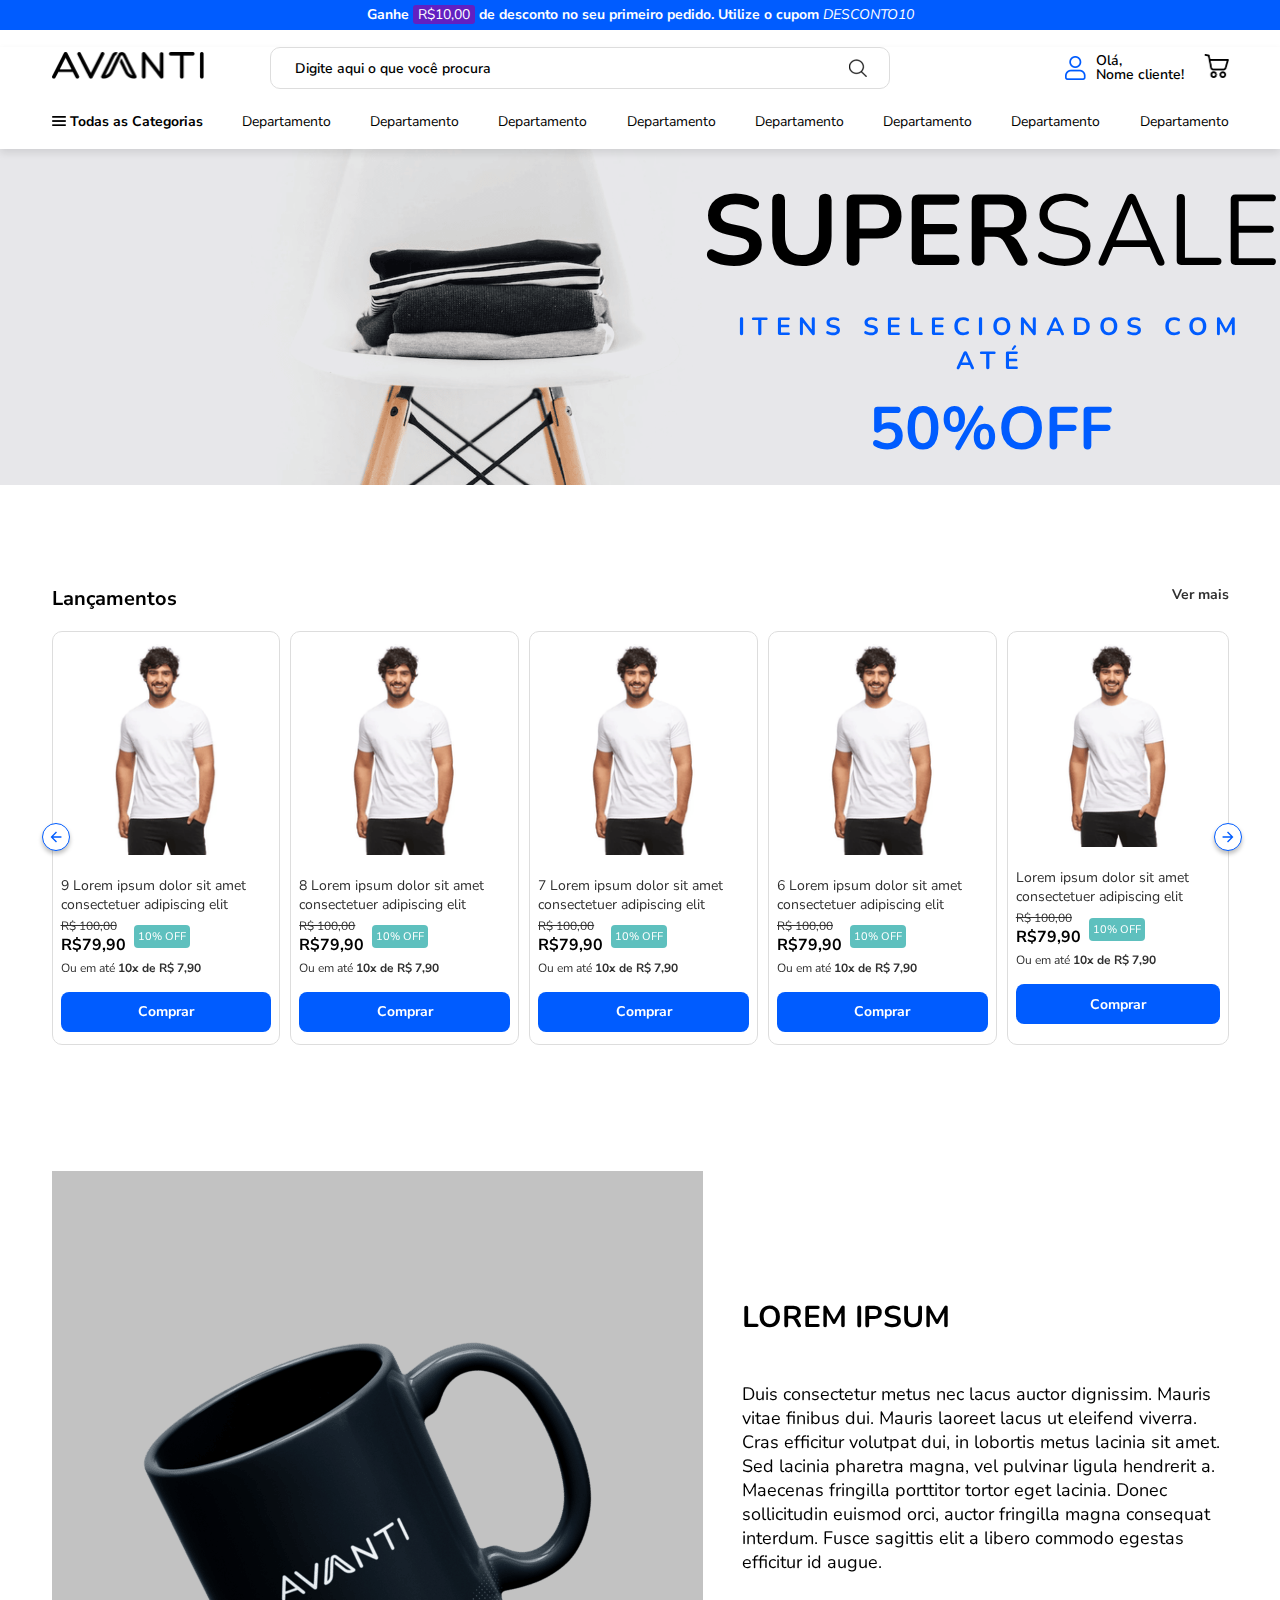
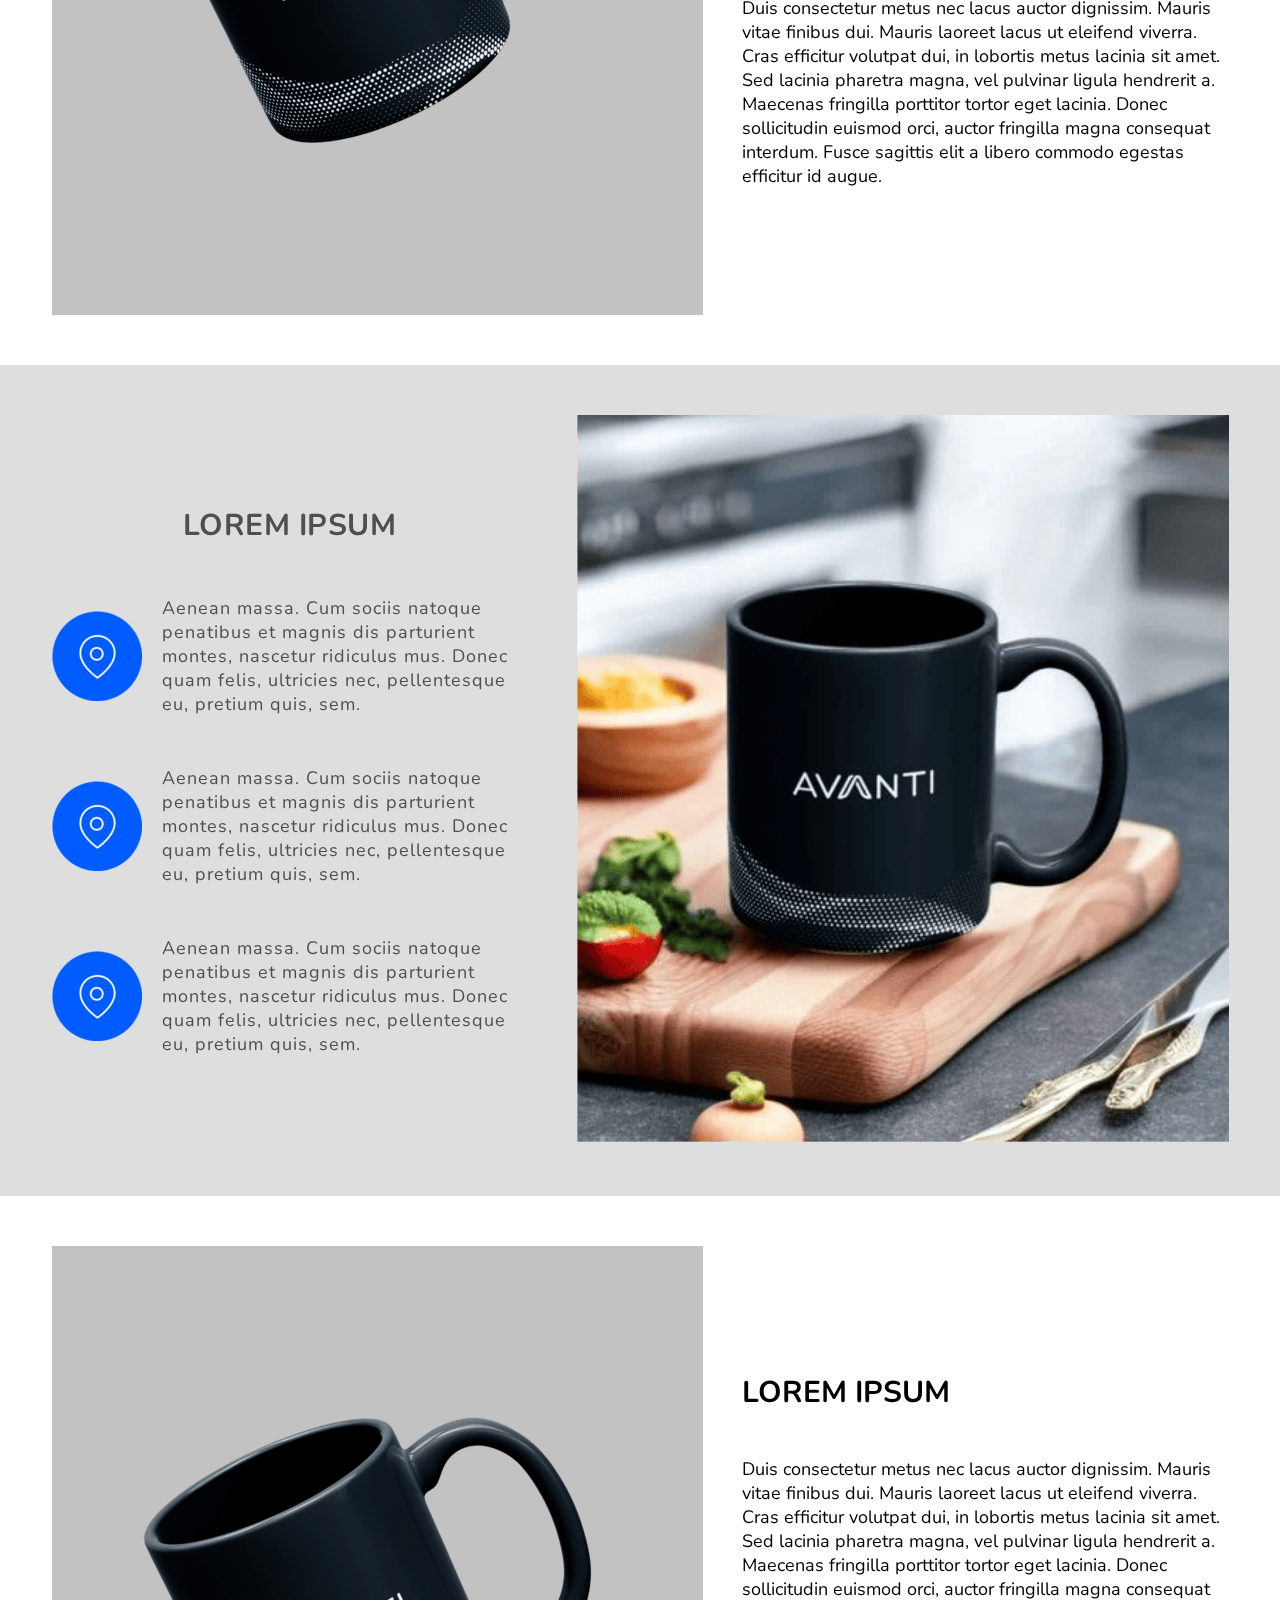
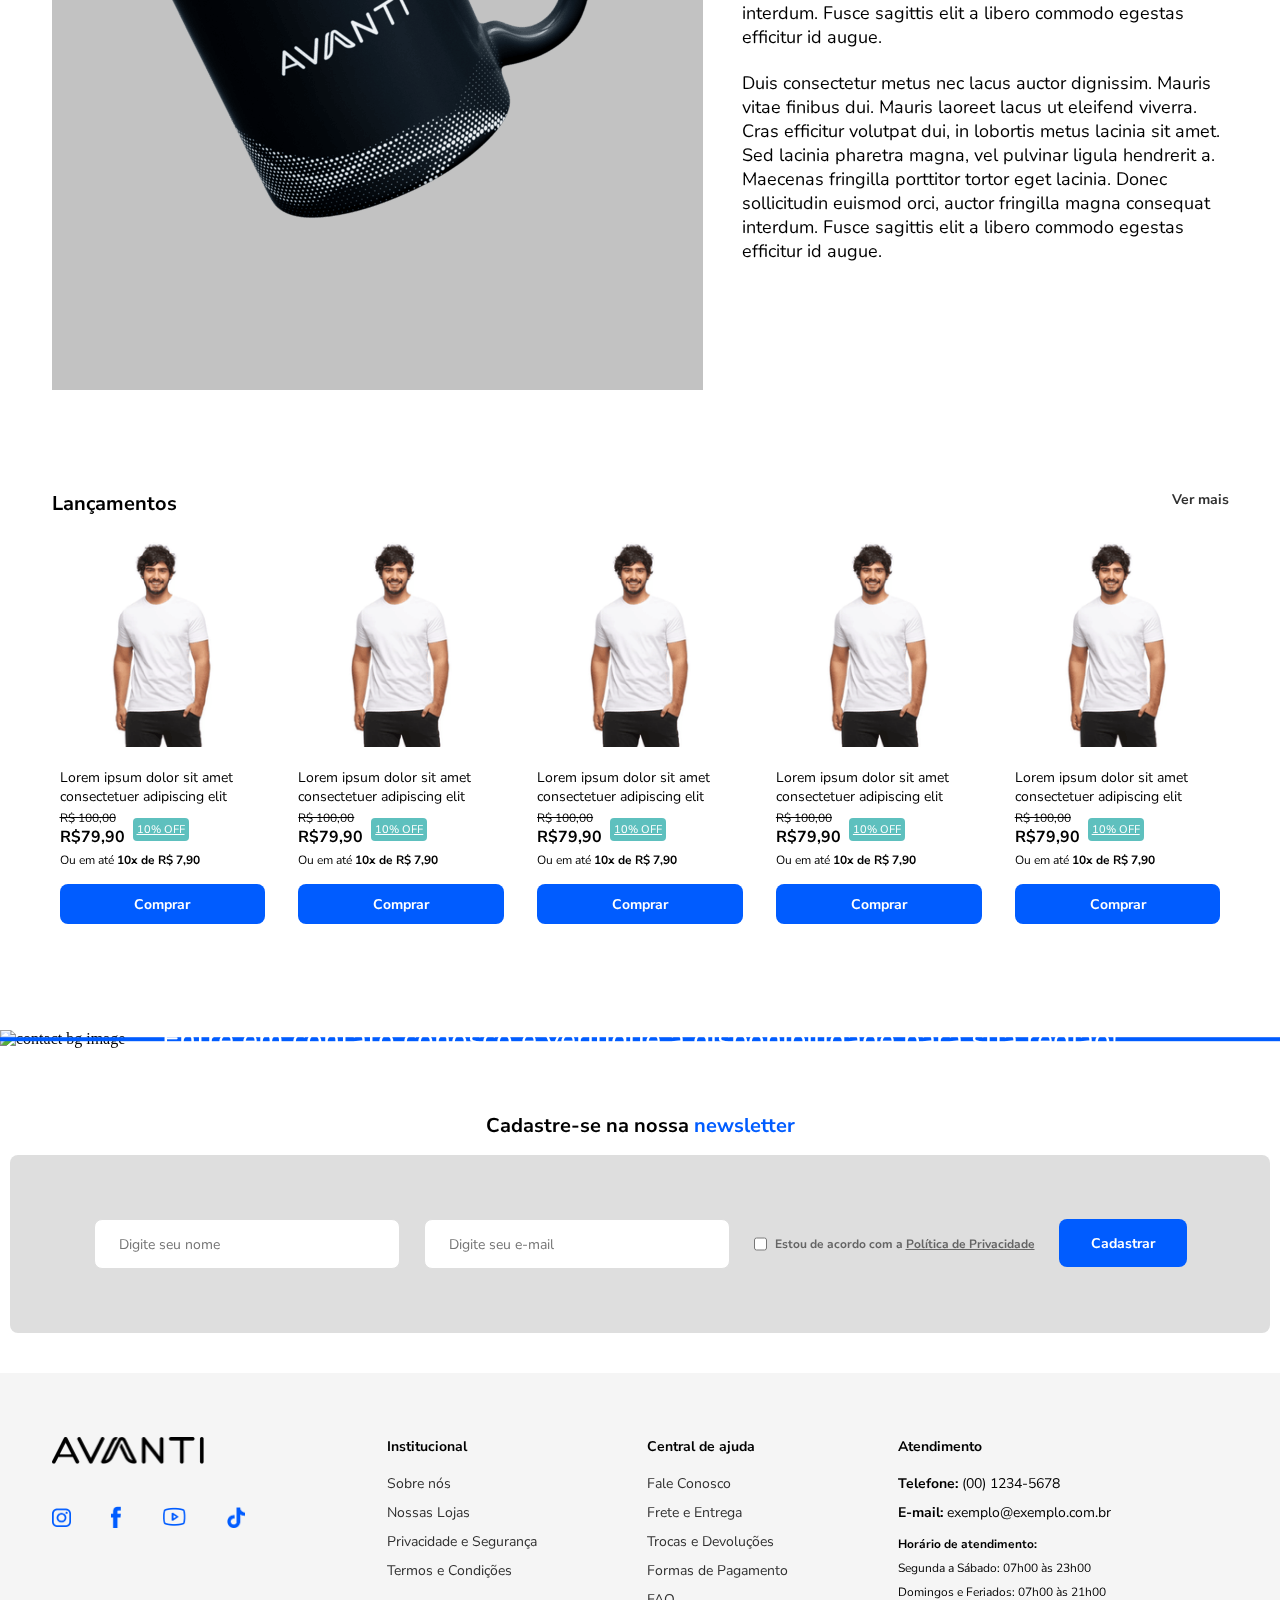
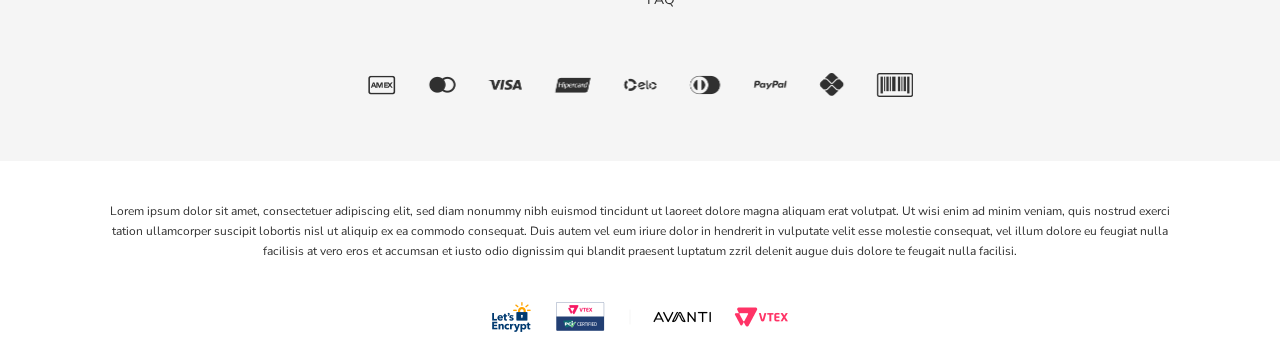
==== index.html @ 5f302560 ":hammer: fix: newsletter text without letter spacing" ====
<!DOCTYPE html>
<html lang="en">

<head>
    <meta charset="UTF-8">
    <meta name="viewport" content="width=device-width, initial-scale=1.0">
    <title>Avanti Innovation Class</title>

    <link rel="stylesheet" href="assets/css/slider.css" type="text/css">
    <link href="assets/css/index.css" rel="stylesheet" type="text/css">
    <link href="assets/css/menu-hamburguer.css" rel="stylesheet" type="text/css">

    <link rel="preconnect" href="https://fonts.googleapis.com">
    <link rel="preconnect" href="https://fonts.gstatic.com" crossorigin>
    <link
        href="https://fonts.googleapis.com/css2?family=Heebo:wght@100..900&family=Nunito+Sans:ital,opsz,wght@0,6..12,200..1000;1,6..12,200..1000&family=Nunito:ital,wght@0,200..1000;1,200..1000&display=swap"
        <!-- rel="stylesheet">
    <link href="https://fonts.googleapis.com/css2?family=Material+Symbols+Outlined" rel="stylesheet" />
    <link href="https://fonts.googleapis.com/icon?family=Material+Icons"
    rel="stylesheet">
</head>

<body>
    <header>
        <div
            class="display-flex justify-content-center descount-top-bar primary-color-bg top-descount-announcement-padding center-alligment">
            <p class="on-primary-color"><b>Ganhe <span class="descount-price">R$10,00</span> de desconto no seu primeiro
                    pedido.</b></p>
            <p class="on-primary-color"><b>Utilize o cupom </b><span class="descount-ticket">DESCONTO10</span></p>
        </div>

        <div class="desktop bg-shadow">
            <div class="container">
                <div class="container display-flex justify-content-space-between top-bar-margin">
                    <div class="display-flex center-alligment">
                        <a href="index.html">
                            <img src="/assets/images/logo.png" width="152.58px" height="27.08px"
                                title="Retornar para a página principal" alt="logo avanti">
                        </a>

                        <input class="top-bar-input-text" type="text" placeholder="Digite aqui o que você procura">
                    </div>

                    <div class="display-flex top-bar-horizontal-small-gap">
                        <div class="profile display-flex top-bar-horizontal-very-small-gap">
                            <div class="display-flex center-alligment">
                                <a class="display-flex center-alligment" href="pages/site-in-construction.html">
                                    <img src="/assets/images/icon/person.png" width="20.57px" height="24px"
                                        alt="person icon" title="Ver seu perfil">
                                </a>
                            </div>

                            <div class="display-flex-column justify-content-center">
                                <p>Olá,</p>
                                <p>Nome cliente!
                                <p>
                            </div>
                        </div>

                        <div class="display-flex-column justify-content-center">
                            <a href="pages/site-in-construction.html">
                                <img src="/assets/images/icon/shopping-car.png" width="24.74px" height="24px"
                                    alt="shopping car icon" title="Ver seu carrinho">
                            </a>
                        </div>
                    </div>
                </div>

                <div id="hamburguer-menu-area">
                    <nav id="hamburguer-menu-items" class="hamburguer-menu-items container">
                        <ul class="display-flex justify-content-space-between">
                            <li>
                                <img src="/assets/images/icon/menu.png" alt="menu icon" placeholder="Ver menu"
                                    width="14px" height="10px">Todas as Categorias
                            </li>
                            <li>Departamento</li>
                            <li>Departamento</li>
                            <li>Departamento</li>
                            <li>Departamento</li>
                            <li>Departamento</li>
                            <li>Departamento</li>
                            <li>Departamento</li>
                            <li>Departamento</li>
                        </ul>
                    </nav>

                    <div id="hamburguer-menu" class="hamburguer-menu bg-shadow container display-flex">
                        <nav id="hamburguer-menu-departments" class="hamburguer-menu-departments">
                            <ul class="display-flex-column">
                                <li class="display-flex">
                                    Departamento

                                    <img src="assets/images/icon/arrow-right.png" alt="arrow right icon">
                                </li>
                                <li class="display-flex">
                                    Departamento

                                    <img src="assets/images/icon/arrow-right.png" alt="arrow right icon">
                                </li>
                                <li class="display-flex">
                                    Departamento

                                    <img src="assets/images/icon/arrow-right.png" alt="arrow right icon">
                                </li>
                                <li class="display-flex">
                                    Departamento

                                    <img src="assets/images/icon/arrow-right.png" alt="arrow right icon">
                                </li>
                                <li class="display-flex">
                                    Departamento
                                    <img src="assets/images/icon/arrow-right.png" alt="arrow right icon">
                                </li>
                                <li class="display-flex">
                                    Departamento

                                    <img src="assets/images/icon/arrow-right.png" alt="arrow right icon">
                                </li>
                                <li class="display-flex">
                                    Departamento

                                    <img src="assets/images/icon/arrow-right.png" alt="arrow right icon">
                                </li>
                                <li class="display-flex">
                                    Departamento

                                    <img src="assets/images/icon/arrow-right.png" alt="arrow right icon">
                                </li>
                                <li class="display-flex">
                                    Departamento

                                    <img src="assets/images/icon/arrow-right.png" alt="arrow right icon">
                                </li>
                                <li class="display-flex">
                                    Departamento

                                    <img src="assets/images/icon/arrow-right.png" alt="arrow right icon">
                                </li>
                                <li class="display-flex">
                                    Departamento

                                    <img src="assets/images/icon/arrow-right.png" alt="arrow right icon">
                                </li>
                                <li class="display-flex">
                                    Departamento

                                    <img src="assets/images/icon/arrow-right.png" alt="arrow right icon">
                                </li>
                                <li class="display-flex">
                                    Departamento

                                    <img src="assets/images/icon/arrow-right.png" alt="arrow right icon">
                                </li>
                                <li class="display-flex">
                                    Departamento

                                    <img src="assets/images/icon/arrow-right.png" alt="arrow right icon">
                                </li>
                                <li class="display-flex">
                                    Departamento

                                    <img src="assets/images/icon/arrow-right.png" alt="arrow right icon">
                                </li>
                            </ul>
                        </nav>

                        <nav id="hamburguer-menu-categories"
                            class="hamburguer-menu-categories display-flex justify-content-space-between">
                            <div class="items">
                                <h4 id="hamburguer-menu-categories-title">Departamentos</h4>

                                <ul class="display-flex-column justify-content-spacebetween">
                                    <li>Categoria</li>
                                    <li>Categoria</li>
                                    <li>Categoria</li>
                                    <li>Categoria</li>
                                    <li>Categoria</li>
                                    <li>Categoria</li>
                                    <li>Categoria</li>
                                    <li>Categoria</li>
                                    <li>Categoria</li>
                                    <li>Categoria</li>
                                    <li>Categoria</li>
                                    <li>Categoria</li>
                                    <li>Categoria</li>
                                </ul>
                            </div>

                            <div class="hamburguer-menu-info">
                                <div class="display-flex-column">
                                    <p>Confira os</p>
                                    <p>Produtos</p>
                                    <p>Que</p>
                                    <p>acabaram</p>
                                    <p>De chegar</p>

                                    <a href="pages/site-in-construction.html">VER TODOS</a>
                                </div>

                                <div>
                                    <img src="assets/images/header/hamburguer-menu-image.png"
                                        alt="hamburguer menu image">
                                </div>
                            </div>
                        </nav>
                    </div>
                </div>
            </div>
        </div>

        <div class="mobile display-flex-column top-bar-margin top-bar-vertical-gap">
            <div class="display-flex justify-content-center center-alligment top-bar-horizontal-gap">
                <div>
                    <button id="show-hamburguer-menu-button" type="button"><img src="assets/images/icon/menu.png"
                            alt="menu icon" width="24" height="21"></button>
                </div>

                <div>
                    <img src="assets/images/logo.png" alt="logo image" width="148" height="26">
                </div>

                <div>
                    <img src="assets/images/icon/shopping-car.png" alt="sopping car icon" width="25" height="25">
                </div>
            </div>

            <div id="hamburguer-menu" class="hamburguer-menu bg-shadow container hidden nosize">
                <nav id="hamburguer-menu-departments" class="hamburguer-menu-departments">
                    <ul class="display-flex-column">
                        <li class="display-flex">
                            Departamento

                            <img src="assets/images/icon/arrow-right.png" alt="arrow right icon">
                        </li>
                        <li class="display-flex">
                            Departamento

                            <img src="assets/images/icon/arrow-right.png" alt="arrow right icon">
                        </li>
                        <li class="display-flex">
                            Departamento

                            <img src="assets/images/icon/arrow-right.png" alt="arrow right icon">
                        </li>
                        <li class="display-flex">
                            Departamento

                            <img src="assets/images/icon/arrow-right.png" alt="arrow right icon">
                        </li>
                        <li class="display-flex">
                            Departamento
                            <img src="assets/images/icon/arrow-right.png" alt="arrow right icon">
                        </li>
                        <li class="display-flex">
                            Departamento

                            <img src="assets/images/icon/arrow-right.png" alt="arrow right icon">
                        </li>
                        <li class="display-flex">
                            Departamento

                            <img src="assets/images/icon/arrow-right.png" alt="arrow right icon">
                        </li>
                        <li class="display-flex">
                            Departamento

                            <img src="assets/images/icon/arrow-right.png" alt="arrow right icon">
                        </li>
                        <li class="display-flex">
                            Departamento

                            <img src="assets/images/icon/arrow-right.png" alt="arrow right icon">
                        </li>
                        <li class="display-flex">
                            Departamento

                            <img src="assets/images/icon/arrow-right.png" alt="arrow right icon">
                        </li>
                        <li class="display-flex">
                            Departamento

                            <img src="assets/images/icon/arrow-right.png" alt="arrow right icon">
                        </li>
                        <li class="display-flex">
                            Departamento

                            <img src="assets/images/icon/arrow-right.png" alt="arrow right icon">
                        </li>
                        <li class="display-flex">
                            Departamento

                            <img src="assets/images/icon/arrow-right.png" alt="arrow right icon">
                        </li>
                        <li class="display-flex">
                            Departamento

                            <img src="assets/images/icon/arrow-right.png" alt="arrow right icon">
                        </li>
                        <li class="display-flex">
                            Departamento

                            <img src="assets/images/icon/arrow-right.png" alt="arrow right icon">
                        </li>
                    </ul>
                </nav>

                <nav id="hamburguer-menu-categories" class="hamburguer-menu-categories">
                    <ul class="display-flex-column">
                        <li>Categoria</li>
                        <li>Categoria</li>
                        <li>Categoria</li>
                        <li>Categoria</li>
                        <li>Categoria</li>
                        <li>Categoria</li>
                        <li>Categoria</li>
                        <li>Categoria</li>
                        <li>Categoria</li>
                        <li>Categoria</li>
                        <li>Categoria</li>
                        <li>Categoria</li>
                        <li>Categoria</li>
                    </ul>
                </nav>
            </div>

            <input class="top-bar-input-text" type="text" placeholder="Digite aqui o que você procura">
        </div>
    </header>

    <main>
        <div class="display-flex gray-3-bg">
            <div class="anouncemment display-flex justify-content-right center-alligment">
                <div class="display-flex anouncemment-img">
                    <img class="anouncemment-img" alt="anouncemment img">
                </div>

                <div class="anouncemment-text display-flex-column justify-content-center">
                    <div class="display-flex justify-content-center supersale">
                        <p class="text-center supersale-title-super"><b>SUPER</b></p>
                        <p class="supersale-title-sale"><b>SALE</b></p>
                    </div>

                    <div class="display-flex justify-content-center">
                        <p class="text-center supersale-text"><b>ITENS SELECIONADOS COM ATÉ</b></p>
                    </div>

                    <div class="display-flex justify-content-center">
                        <p class="text-center supersale-offer"><b>50%OFF</b></p>
                    </div>
                </div>
            </div>
        </div>

        <nav class="container">
            <div class="display-flex justify-content-space-between">
                <p class="font20"><b>Lançamentos</b></p>
                <a href="site-in-construction.html">Ver mais</a>
            </div>

            <div id="top-slider" class="top-slider">
                <div id="top-slider-cards" class="top-slider-cards display-flex">

                </div>
            </div>
        </nav>

        <div class="small-container banner display-flex">
            <div class="display-flex center-alligment gray-1-bg banner-image-padding">
                <img src="/assets/images/body/banner1-image.png" alt="banner image">
            </div>

            <div class="display-flex-column justify-content-center banner-vertical-gap banner-text-width">
                <h2>LOREM IPSUM</h2>
                <p>Duis consectetur metus nec lacus auctor dignissim. Mauris vitae finibus dui. Mauris laoreet lacus
                    ut eleifend viverra. Cras efficitur volutpat dui, in lobortis metus lacinia sit amet. Sed
                    lacinia pharetra magna, vel pulvinar ligula hendrerit a. Maecenas fringilla porttitor tortor
                    eget lacinia. Donec sollicitudin euismod orci, auctor fringilla magna consequat interdum. Fusce
                    sagittis elit a libero commodo egestas efficitur id augue.</p>
                <p>Duis consectetur metus nec lacus auctor dignissim. Mauris vitae finibus dui. Mauris laoreet lacus
                    ut eleifend viverra. Cras efficitur volutpat dui, in lobortis metus lacinia sit amet. Sed
                    lacinia pharetra magna, vel pulvinar ligula hendrerit a. Maecenas fringilla porttitor tortor
                    eget lacinia. Donec sollicitudin euismod orci, auctor fringilla magna consequat interdum. Fusce
                    sagittis elit a libero commodo egestas efficitur id augue.</p>
            </div>
        </div>

        <div class="gray-2-bg extended-banner">
            <div class="display-flex justify-content-space-between small-container">
                <div
                    class="display-flex-column justify-content-center extended-banner-vertical-gap extended-banner-text-width">
                    <h2>LOREM IPSUM</h2>

                    <div class="display-flex extended-banner-item-horizontal-gap">
                        <div class="display-flex center-alligment icon">
                            <img src="/assets/images/icon/local-circle.png" alt="local icon">
                        </div>
                        <p>
                            Aenean massa. Cum sociis natoque penatibus et magnis dis parturient montes, nascetur
                            ridiculus
                            mus. Donec quam felis, ultricies nec, pellentesque eu, pretium quis, sem.
                        </p>
                    </div>

                    <div class="display-flex extended-banner-item-horizontal-gap">
                        <div class="display-flex center-alligment icon">
                            <img src="/assets/images/icon/local-circle.png" alt="local icon">
                        </div>
                        <p>Aenean massa. Cum sociis natoque penatibus et magnis dis parturient montes, nascetur
                            ridiculus
                            mus. Donec quam felis, ultricies nec, pellentesque eu, pretium quis, sem.</p>
                    </div>

                    <div class="display-flex extended-banner-item-horizontal-gap">
                        <div class="display-flex center-alligment icon">
                            <img src="/assets/images/icon/local-circle.png" alt="local icon">
                        </div>
                        <p>Aenean massa. Cum sociis natoque penatibus et magnis dis parturient montes, nascetur
                            ridiculus
                            mus. Donec quam felis, ultricies nec, pellentesque eu, pretium quis, sem.</p>
                    </div>
                </div>

                <div>
                    <img src="/assets/images/body/banner2-image.png" alt="banner image">
                </div>
            </div>
        </div>

        <div class="small-container banner display-flex justify-content-space-between">
            <div class="display-flex center-alligment gray-1-bg banner-image-padding">
                <img src="/assets/images/body/banner1-image.png" alt="banner image">
            </div>

            <div class="display-flex-column justify-content-center banner-vertical-gap banner-text-width">
                <h2>LOREM IPSUM</h2>
                <p>Duis consectetur metus nec lacus auctor dignissim. Mauris vitae finibus dui. Mauris laoreet lacus
                    ut eleifend viverra. Cras efficitur volutpat dui, in lobortis metus lacinia sit amet. Sed
                    lacinia pharetra magna, vel pulvinar ligula hendrerit a. Maecenas fringilla porttitor tortor
                    eget lacinia. Donec sollicitudin euismod orci, auctor fringilla magna consequat interdum. Fusce
                    sagittis elit a libero commodo egestas efficitur id augue.</p>
                <p>Duis consectetur metus nec lacus auctor dignissim. Mauris vitae finibus dui. Mauris laoreet lacus
                    ut eleifend viverra. Cras efficitur volutpat dui, in lobortis metus lacinia sit amet. Sed
                    lacinia pharetra magna, vel pulvinar ligula hendrerit a. Maecenas fringilla porttitor tortor
                    eget lacinia. Donec sollicitudin euismod orci, auctor fringilla magna consequat interdum. Fusce
                    sagittis elit a libero commodo egestas efficitur id augue.</p>
            </div>
        </div>

        <nav class="no-mobile container">
            <div class="display-flex justify-content-space-between">
                <p class="font20"><b>Lançamentos</b></p>
                <a href="site-in-construction.html">Ver mais</a>
            </div>

            <ul class="display-flex">
                <li>
                    <div class="display-flex-column launch-nav-internal-spacing">

                        <div class="display-flex justify-content-center">
                            <a href="site-in-construction.html">
                                <img src="/assets/images/body/launch.png" alt="launch" title="Ver lançamento">
                            </a>
                        </div>

                        <div class="display-flex-column launch-nav-internal-small-spacing">
                            <h3>Lorem ipsum dolor sit amet consectetuer adipiscing elit</h3>

                            <div class="display-flex">
                                <div>
                                    <p class="font12"><s>R$ 100,00</s></p>
                                    <p class="font16"><b>R$79,90</b></p>
                                </div>

                                <div class="display-flex-column justify-content-center">
                                    <h4><u>10% OFF</u></h4>
                                </div>
                            </div>

                            <p class=font12>Ou em até <b>10x de R$ 7,90</b></p>
                        </div>

                        <div class="display-flex justify-content-center">
                            <input class="launch-nav-input-submit" type="button" title="Comprar" value="Comprar">
                        </div>

                    </div>
                </li>

                <li>
                    <div class="display-flex-column launch-nav-internal-spacing">

                        <div class="display-flex justify-content-center">
                            <a href="site-in-construction.html">
                                <img src="/assets/images/body/launch.png" alt="launch" title="Ver lançamento">
                            </a>
                        </div>

                        <div class="display-flex-column launch-nav-internal-small-spacing">
                            <h3>Lorem ipsum dolor sit amet consectetuer adipiscing elit</h3>

                            <div class="display-flex">
                                <div>
                                    <p class="font12"><s>R$ 100,00</s></p>
                                    <p class="font16"><b>R$79,90</b></p>
                                </div>

                                <div class="display-flex-column justify-content-center">
                                    <h4><u>10% OFF</u></h4>
                                </div>
                            </div>

                            <p class=font12>Ou em até <b>10x de R$ 7,90</b></p>
                        </div>

                        <div class="display-flex justify-content-center">
                            <input class="launch-nav-input-submit" type="button" title="Comprar" value="Comprar">
                        </div>

                    </div>
                </li>

                <li class="no-mobile">
                    <div class="display-flex-column launch-nav-internal-spacing">

                        <div class="display-flex justify-content-center">
                            <a href="site-in-construction.html">
                                <img src="/assets/images/body/launch.png" alt="launch" title="Ver lançamento">
                            </a>
                        </div>

                        <div class="display-flex-column launch-nav-internal-small-spacing">
                            <h3>Lorem ipsum dolor sit amet consectetuer adipiscing elit</h3>

                            <div class="display-flex">
                                <div>
                                    <p class="font12"><s>R$ 100,00</s></p>
                                    <p class="font16"><b>R$79,90</b></p>
                                </div>

                                <div class="display-flex-column justify-content-center">
                                    <h4><u>10% OFF</u></h4>
                                </div>
                            </div>

                            <p class=font12>Ou em até <b>10x de R$ 7,90</b></p>
                        </div>

                        <div class="display-flex justify-content-center">
                            <input class="launch-nav-input-submit" type="button" title="Comprar" value="Comprar">
                        </div>

                    </div>
                </li>

                <li class="no-mobile">
                    <div class="display-flex-column launch-nav-internal-spacing">

                        <div class="display-flex justify-content-center">
                            <a href="site-in-construction.html">
                                <img src="/assets/images/body/launch.png" alt="launch" title="Ver lançamento">
                            </a>
                        </div>

                        <div class="display-flex-column launch-nav-internal-small-spacing">
                            <h3>Lorem ipsum dolor sit amet consectetuer adipiscing elit</h3>

                            <div class="display-flex">
                                <div>
                                    <p class="font12"><s>R$ 100,00</s></p>
                                    <p class="font16"><b>R$79,90</b></p>
                                </div>

                                <div class="display-flex-column justify-content-center">
                                    <h4><u>10% OFF</u></h4>
                                </div>
                            </div>

                            <p class=font12>Ou em até <b>10x de R$ 7,90</b></p>
                        </div>

                        <div class="display-flex justify-content-center">
                            <input class="launch-nav-input-submit" type="button" title="Comprar" value="Comprar">
                        </div>

                    </div>
                </li>

                <li class="no-mobile">
                    <div class="display-flex-column launch-nav-internal-spacing">

                        <div class="display-flex justify-content-center">
                            <a href="site-in-construction.html">
                                <img src="/assets/images/body/launch.png" alt="launch" title="Ver lançamento">
                            </a>
                        </div>

                        <div class="display-flex-column launch-nav-internal-small-spacing">
                            <h3>Lorem ipsum dolor sit amet consectetuer adipiscing elit</h3>

                            <div class="display-flex">
                                <div>
                                    <p class="font12"><s>R$ 100,00</s></p>
                                    <p class="font16"><b>R$79,90</b></p>
                                </div>

                                <div class="display-flex-column justify-content-center">
                                    <h4><u>10% OFF</u></h4>
                                </div>
                            </div>

                            <p class=font12>Ou em até <b>10x de R$ 7,90</b></p>
                        </div>

                        <div class="display-flex justify-content-center">
                            <input class="launch-nav-input-submit" type="button" title="Comprar" value="Comprar">
                        </div>

                    </div>
                </li>
            </ul>
        </nav>

        <div class="contact position-relative">
            <img alt="contact bg image">

            <div class="display-flex justify-content-center center-text-image center-alligment primary-color-bg">
                <p class="on-primary-color text-center">Entre em contato conosco e
                    verifique a disponibilidade para sua região!
                </p>
            </div>
        </div>

        <div class="display-flex-column newletter">
            <div class="display-flexq">
                <p>Cadastre-se na nossa <span
                    class="newsletter-word">newsletter</span></p>
            </div>

            <div class="container display-flex justify-content-center newletter-bg newletter-form-padding">
                <form class="display-flex" name="newsletter-register-form" method="post">
                    <input class="newletter-form-input-text" type="text" placeholder="Digite seu nome"
                        required="required">

                    <input type="email" class="newletter-form-input-text" placeholder="Digite seu e-mail"
                        required="required">

                    <div class="display-flex-column justify-content-center">
                        <div class="display-flex justify-content-center">
                            <input type="checkbox" placeholder="terms-newsletter-register-form" required="required">

                            <p class="newsletter-terms">Estou de acordo com a <a href="pages/site-in-construction.html"
                                    title="Ver a Política de Privacidade">Política de Privacidade</a>
                            </p>
                        </div>
                    </div>

                    <input class="newletter-form-input-submit" type="submit" value="Cadastrar" title="Cadastrar">
                </form>
            </div>
        </div>
    </main>

    <footer>
        <div class="display-flex-column gray-4-bg">
            <div class="small-container display-flex footer-content">
                <div class="display-flex-column footer-logos">
                    <div class="display-flex">
                        <img src="/assets/images/logo.png" alt="avanti logo" width="152" height="27">
                    </div>

                    <div class="display-flex social-media-logos">
                        <a class="display-flex center-alligment" href="https://www.instagram.com/penseavanti/"
                            target="_blank" rel="noopener">
                            <img src="/assets/images/icon/instagram.png" alt="instagram icon" width="19" height="19"
                                title="Ver Instagram da Avanti">
                        </a>

                        <a class="display-flex center-alligment" href="site-in-construction.html" target="_blank">
                            <img src="/assets/images/icon/facebook.png" alt="facebook icon" width="10" height="22"
                                title="Ver Facebook da Avanti">
                        </a>

                        <a class="display-flex center-alligment" href="https://www.youtube.com/@BuildingAvanti"
                            target="_blank" rel="noopener">
                            <img src="/assets/images/icon/youtube.png" alt="youtube icon" width="26" height="26"
                                title="Ver Youtube da Avanti">
                        </a>

                        <a class="display-flex center-alligment" href="site-in-construction.html" target="_blank">
                            <img src="/assets/images/icon/tiktok.png" alt="tiktok icon" width="18" height="21"
                                title="Ver TikTok da Avanti">
                        </a>
                    </div>
                </div>

                <nav>
                    <div>
                        <hr>
                        <div class="footer-menu-item display-flex justify-content-space-between center-alligment">
                            <h4>Institucional</h4>
                            <img src="/assets/images/icon/arrow-down.png" alt="arrow down icon" width="12" height="8">
                        </div>

                        <ul>
                            <li><a href="pages/site-in-construction.html">Sobre nós</a></li>
                            <li><a href="pages/site-in-construction.html">Nossas Lojas</a></li>
                            <li><a href="pages/site-in-construction.html">Privacidade e Segurança</a></li>
                            <li><a href="pages/site-in-construction.html">Termos e Condições</a></li>
                        </ul>
                    </div>

                    <div>
                        <hr>
                        <div class="footer-menu-item display-flex justify-content-space-between center-alligment">
                            <h4>Central de ajuda</h4>
                            <img src="/assets/images/icon/arrow-down.png" alt="arrow down icon" width="12" height="8">
                        </div>
                        <ul>
                            <li><a href="pages/site-in-construction.html">Fale Conosco</a></li>
                            <li><a href="pages/site-in-construction.html">Frete e Entrega</a></li>
                            <li><a href="pages/site-in-construction.html">Trocas e Devoluções</a></li>
                            <li><a href="pages/site-in-construction.html#">Formas de Pagamento</a></li>
                            <li><a href="pages/site-in-construction.html">FAQ</a></li>
                        </ul>
                    </div>

                    <div>
                        <hr>
                        <div class="footer-menu-item display-flex justify-content-space-between center-alligment">
                            <h4>Atendimento</h4>
                            <img src="/assets/images/icon/arrow-down.png" alt="arrow down icon" width="12" height="8">
                        </div>
                        <hr>
                        <ul>
                            <li>
                                <p><b>Telefone:</b> (00) 1234-5678</p>
                            </li>
                            <li>
                                <p><b>E-mail:</b> exemplo@exemplo.com.br</p>
                            </li>
                            <li class="opening-hours">
                                <p><b>Horário de atendimento:</b></p>
                                <p>Segunda a Sábado: 07h00 às 23h00</p>
                                <p>Domingos e Feriados: 07h00 às 21h00</p>
                            </li>
                        </ul>
                    </div>
                </nav>
            </div>

            <div class="display-flex justify-content-center pay-methods">
                <img class="pay-methods" src="" alt="pay methods">
            </div>
        </div>

        <div class="small-container display-flex-column">
            <p class="footer-text grayFont">Lorem ipsum dolor sit amet, consectetuer adipiscing elit, sed diam nonummy
                nibh
                euismod tincidunt ut
                laoreet
                dolore magna aliquam erat volutpat. Ut wisi enim ad minim veniam, quis nostrud exerci tation ullamcorper
                suscipit lobortis nisl ut aliquip ex ea commodo consequat. Duis autem vel eum iriure dolor in hendrerit
                in
                vulputate velit esse molestie consequat, vel illum dolore eu feugiat nulla facilisis at vero eros et
                accumsan et iusto odio dignissim qui blandit praesent luptatum zzril delenit augue duis dolore te
                feugait
                nulla facilisi.</p>

            <div class="display-flex justify-content-center">
                <img src="/assets/images/footer/certificates.png" alt="certificates" width="295.76" height="32">
            </div>
        </div>
    </footer>
</body>

<script src="assets/js/menu-hamburguer.js"></script>
<script src="assets/js/mobile-menu-hamburguer.js"></script>
<script src="assets/js/first-launch-slider-cards.js"></script>
<script src="assets/js/slider.js"></script>

</html>
---- assets/css/slider.css ----
@import url(colors.css);

.undisplayed-card {
    position: absolute;
}

.to-left {
    right: 100%;
}

.to-right {
    left: 100%;
}

.slider-bottom-circles {
    display: flex;
    justify-content: center;
    gap: 7px;
    margin-top: 16px;
    align-items: center;
}

.slider-bottom-circles span {
    font-size: 8px;
    color: var(--gray1);
    transition: all ease-in-out 0.25s;
    cursor: default;
}

.slider-bottom-circle-selected {
    font-size: 10px !important;
    color: var(--gray0) !important;
}
---- assets/css/index.css ----
@import url(colors.css);

/* ALL STYLE */
* {
    margin: 0;
    padding: 0px;
}

p,
h1,
h2,
h3,
h4,
h5,
h6,
a,
li,
span {
    font-family: "Nunito Sans", sans-serif;
    font-style: normal;
    font-weight: normal;
    font-size: 14px;
}

input {
    font-family: "Nunito Sans", sans-serif;
    font-style: normal;
    font-size: 14px;
    font-weight: bold;
}


a {
    color: #000;
    text-decoration: none;
    transition: all ease-in-out 0.25s;
}

a:hover {
    color: var(--primaryColor) !important;
}

nav ul {
    list-style: none;
}



/* TAGS */
img {
    max-width: 100%;
}

header *.bg-shadow {
    box-shadow: 0 4px 8px rgba(0, 0, 0, 0.1);
}

header div.desktop {
    display: none;
}

header div nav li {
    cursor: pointer;
    transition: all ease-in-out 0.25s;
}

header div.descount-top-bar {
    flex-direction: column;
    padding: 4px 22px;
    font-size: 14px;
    line-height: 22px;
}

header span.descount-price {
    background-color: var(--purpleColor);
    border-radius: 3px;
    padding: 0 5px;
}

main div.anouncemment {
    width: 100%;
}

main div.anouncemment-img {
    position: absolute;
    width: 100%;
}

main img.anouncemment-img {
    content: url(../images/body/anouncemment-img-mobile.png);
    width: 225px;
    height: 306px;
    mix-blend-mode: darken;
}

main div.anouncemment-text {
    height: 306px;
    gap: 10px;
    margin-right: 29px;
}

main div.supersale {
    flex-direction: column;
    align-items: center;
}

main p.supersale-title-super {
    font-size: 40px;
    margin-bottom: -15px;
    font-family: Nunito, sans-serif;
}

main p.supersale-title-sale {
    font-size: 40px;
    font-weight: lighter;
    font-family: Nunito, sans-serif;
}

main p.supersale-text {
    font-size: 12px;
    color: var(--primaryColor);
    font-family: Nunito, sans-serif;
}

main p.supersale-offer {
    font-size: 32px;
    color: #005CFF;
    font-family: Nunito, sans-serif;
}

main nav {
    display: flex;
    flex-direction: column;
    margin: 56px 16px 0 16px;
    gap: 16px;
}

main nav > div:first-child a{
    color: var(--gray0);
    font-weight: bold;
    text-decoration: underline;
}

main nav.no-mobile {
    display: none;
}

main nav div.top-slider-cards {
    position: relative;
    overflow: hidden;
    gap: 10px;
}

main nav div.top-slider-card {
    border: 1.5px solid #DDDDDD;
    border-radius: 10px;
    padding: 12px 8px;
    transition: all ease-in-out 1s;
}

main nav div.top-slider-card img {
    min-width: 152px;
}

main nav ul li.no-mobile {
    display: none;
}

main nav h4 {
    background-color: var(--greenColor);
    color: #FFF;
    border-radius: 4px;
    padding: 4px;
    font-size: 11px;
    margin-left: 8px;
}

main div.banner {
    flex-direction: column;
    margin-top: 56px;
    margin-bottom: 48px;
    gap: 22px;
}

main div.banner div:last-child {
    padding: 0 24px;
}

main div.banner h2 {
    margin-bottom: 18px;
    font-weight: bold;
    font-family: Nunito, sans-serif;
    font-size: 24px;
}

main div.banner p {
    font-family: Nunito, sans-serif;
}

main div.extended-banner h2 {
    text-align: center;
    color: #000;
    font-weight: bold;
    font-family: Nunito, sans-serif;
    letter-spacing: 0.5px;
    font-size: 20px;
}

main div.extended-banner div.small-container {
    flex-direction: column-reverse;
    padding: 28px 22px;
    gap: 21px;
}

main div.extended-banner p {
    font-family: Nunito, sans-serif;
    color: #000;
    letter-spacing: 0.5px;
    font-size: 12px;
    width: 276px;
}

main div.extended-banner div.icon {
    width: 60px;
}

main div.contact div {
    height: 75px;
}

main div.contact img {
    content: url(../images/body/contact-bg-mobile.png);
}

main div.contact p {
    font-family: Nunito, sans-serif;
    color: var(--onPrimaryColor);
    font-size: 16px;
    padding: 0 15px;
}

main div.newletter p {
    font-weight: bold;
    font-size: 16px;
}

main div.newletter span.newsletter-word {
    font-weight: bold;
    font-size: 16px;
    color: var(--primaryColor);
}

main div.newletter p.newsletter-terms {
    margin-left: 8px;
    font-size: 12px;
    color: var(--onNewsletterFormsColor);
}

main div.newletter p.newsletter-terms a {
    font-weight: bold;
    font-size: 12px;
    color: var(--onNewsletterFormsColor);
    text-decoration: underline;
}


main div.newletter p.newsletter-terms a:hover {
    color: var(--primaryColor);
}

footer {
    margin-bottom: 16px;
}

footer nav {
    margin-bottom: 48px;
}

footer div.footer-menu-item {
    padding: 16px;
}

footer div.gray-4-bg {
    padding: 40px 0;
    margin: 40px 0;
}

footer div.footer-logos {
    margin: 0;
    align-items: center;
}

footer div.footer-content {
    flex-direction: column;
}

footer nav h4 {
    font-weight: bold;
}

footer nav ul {
    display: none;
}

footer nav ul a {
    color: var(--gray0);
}

footer div.social-media-logos {
    gap: 40px;
    margin: 40px 0 48px;
}

footer hr {
    border: 1px solid var(--inputTextBorderColor);
}

footer img.pay-methods {
    content: url(../images/footer/pay-methods-mobile.png);
    width: 288px;
}

footer div.pay-methods {
    width: 100%;
}

footer p.footer-text {
    margin-bottom: 40px;
    padding: 0 16px;
    text-align: center;
    font-size: 12px;
    line-height: 20px;
}

/* DISPLAYS */
.display-flex {
    display: flex;
}

.display-flex-column {
    display: flex;
    flex-direction: column;
}

.display-inline {
    display: inline;
}

.display-inline-block {
    display: inline-block;
}

.display.block {
    display: block;
}

.justify-content-center {
    justify-content: center;
}

.justify-content-space-around {
    justify-content: space-around;
}

.justify-content-space-between {
    justify-content: space-between;
}

.justify-content-right {
    justify-content: right;
}



/* POSITIONS */
.position-relative {
    position: relative;
}

.center-text-image {
    position: absolute;
    transform: translate(0%, -50%);
    top: 50%;
    width: 100%;
}



/* ALLIGMENT */
.center-alligment {
    align-items: center;
}

.text-center {
    text-align: center;
}



/* FONTS */
.font30 {
    font-size: 30px;
}

.font20 {
    font-size: 20px;
}

.font18 {
    font-size: 18px;
}

.font16 {
    font-size: 16px;
}

.font12 {
    font-size: 12px;
}

.font11 {
    font-size: 11px;
}

.grayFont {
    color: var(--gray0);
}


/* BACKGROUNDS */
.primary-color-bg {
    background-color: var(--primaryColor);
}

.gray-1-bg {
    background-color: #C2C2C2;
}

.gray-2-bg {
    background-color: var(--gray2);
}

.gray-3-bg {
    background-color: #E7E7EA;
}

.gray-4-bg {
    background-color: var(--gray4);
}

.on-primary-color {
    color: var(--onPrimaryColor);
}



/* HEADER */
.top-bar-margin {
    margin: 16px;
}

.top-bar-horizontal-gap {
    gap: 78px;
}

.top-bar-vertical-gap {
    gap: 27px;
}

.top-bar-input-text {
    width: 361px;
    height: 40px;
    border: 1px solid var(--inputTextBorderColor);
    border-radius: 10px;
    padding-left: 19px;
    transition: all ease-in-out 0.25s;
    outline: none;
    background-image: url(../images/icon/search.png);
    background-repeat: no-repeat;
    background-position: 344.7px;
}

.top-bar-input-text::placeholder {
    font-weight: var(--semiBoldWeight);
    color: #000;
}

.top-bar-input-text:hover {
    border-color: #005CFF;
}

.top-bar-input-text:focus {
    border-color: #005CFF;
}



/* LAUNCH */
.launch-nav-internal-spacing {
    gap: 8px;
}

.launch-nav-internal-small-spacing {
    gap: 12px;
}

.launch-nav-input-submit {
    width: 100%;
    height: 40px;
    background-color: var(--primaryColor);
    color: #FFF;
    border: 0px solid var(--primaryColor);
    border-radius: 8px;
    transition: all ease-in-out 0.25s;
}

.launch-nav-input-submit:hover {
    background-color: var(--secundaryColor);
}



/* BANNER */
.extended-banner-vertical-gap {
    gap: 21px;
}

.extended-banner-item-horizontal-gap {
    gap: 14px;
}



/* NEWLETTER FORM */
.newletter-bg {
    width: 358px;
    background-color: var(--gray4);
    border: 0px solid var(--gray4);
    border-radius: 8px;
}

.newletter {
    gap: 16px;
    align-items: center;
    margin-top: 56px;
}

div.newletter form {
    flex-direction: column;
    gap: 16px;
}

.newletter-form-padding {
    padding: 38px 16px;
}

.newletter-form-input-text {
    width: 326px;
    font-weight: normal;
    height: 48px;
    border: 1px solid var(--gray4);
    border-radius: 8px;
    padding-left: 24px;
    transition: all ease-in-out 0.25s;
    outline: none;
    background-image: url(../images/icon/search.png);
    background-repeat: no-repeat;
    background-position: 577.7px;
}

.newletter-form-input-text:hover {
    border: 1px solid #005CFF;
}

.newletter-form-input-text:focus {
    border: 1px solid #005CFF;
}

.newletter-form-input-submit {
    width: 326px;
    height: 48px;
    padding: 14px;
    background-color: var(--primaryColor);
    color: #FFF;
    border: 0px solid var(--primaryColor);
    border-radius: 8px;
    transition: all ease-in-out 0.25s;
}

.newletter-form-input-submit:hover {
    background-color: var(--secundaryColor);
}




/* DESKTOP STYLE WITH CONTAINER */
@media (min-width:760px) {

    /* TAGS */
    header {
        position: sticky;
        top: 0;
        z-index: 1;
        width: 100%;
        background-color: #FFF;
    }

    header div.desktop {
        display: block;
    }

    header div.mobile {
        display: none;
    }

    header div.descount-top-bar {
        flex-direction: row;
        gap: 4px;
        padding: 4px 0px;
        font-size: 14px;
    }

    header div.profile p {
        font-weight: var(--semiBoldWeight);
        line-height: 14px;
    }

    header nav ul img {
        margin-right: 4px;
    }

    header nav a.menu {
        gap: 8px;
    }

    header span.descount-ticket {
        font-style: italic;
    }

    main div.anouncemment {
        margin-left: 251px;
        width: auto;
    }

    main div.anouncemment-img {
        position: static;
    }

    main img.anouncemment-img {
        content: url(../images/body/anouncemment-img.png);
        width: 100%;
        height: auto;
    }

    main div.anouncemment-text {
        width: 100%;
        height: auto;
        gap: 10px;
        margin-right: 0;
    }

    main div.supersale {
        flex-direction: row;
        align-items: baseline;
    }

    main p.supersale-title-super {
        font-size: 100px;
    }

    main p.supersale-title-sale {
        font-size: 100px;
    }

    main p.supersale-text {
        font-size: 25px;
        letter-spacing: 7.5px;
    }

    main p.supersale-offer {
        font-size: 60px;
    }

    main nav {
        margin: 100px 0 100px;
        gap: 19px;
    }

    main nav > div:first-child a{
        text-decoration: none;
    }

    main nav h4 {
        background-color: var(--greenColor);
        color: #FFF;
        border-radius: 4px;
        padding: 4px;
        font-size: 11px;
        margin-left: 8px;
    }

    main nav.no-mobile {
        display: flex;
    }

    main nav div.top-slider {
        position: relative;
    }

    main nav div.slider-buttons {
        position: absolute;
        display: flex;
        justify-content: space-between;
        width: 102%;
        bottom: 50%;
        transform: translateX(-10px);
        z-index: 1;
    }

    main nav div.slider-buttons button {
        color: var(--primaryColor);
        background-color: #FFF;
        border: 1px solid var(--primaryColor);
        border-radius: 1000px;
        font-size: 18px;
        padding: 4px;
        transition: all ease-in-out 0.25s;
        box-shadow: 0 3px 4px rgba(0, 0, 0, 0.25);
    }

    main nav div.slider-buttons button:hover{
        color: #FFF;
        background-color: var(--primaryColor);
    }

    main nav ul {
        gap: 17px;
    }

    main nav ul li {
        padding: 6px 8px;
    }

    main nav ul li.no-mobile {
        display: flex;
    }

    main div.banner {
        flex-direction: row;
        justify-content: space-between;
        margin: auto;
        gap: 0px;
    }

    main div.banner div:last-child {
        padding: 0 0;
    }

    main div.banner h2 {
        margin-bottom: 22px;
        font-weight: bold;
        font-family: Nunito, sans-serif;
        font-size: 30px;
    }

    main div.banner p {
        font-family: Nunito, sans-serif;
        font-size: 18px;
    }

    main div.extended-banner div.small-container {
        flex-direction: row;
        padding: 0px;
        gap: 0px;
    }

    main div.extended-banner h2 {
        color: var(--onBannerColor);
        font-weight: bold;
        font-family: Nunito, sans-serif;
        font-size: 30px;
    }

    main div.extended-banner p {
        font-family: Nunito, sans-serif;
        color: var(--onBannerColor);
        letter-spacing: 1px;
        font-size: 18px;
        width: 360px;
    }

    main div.extended-banner div.icon {
        width: auto;
    }

    main div.contact div {
        height: 20%;
    }

    main div.contact img {
        content: url(../images/body/contact-bg.png);
    }

    main div.contact p {
        font-family: Nunito, sans-serif;
        color: var(--onPrimaryColor);
        font-size: 30px;
    }

    main div.newletter p {
        font-weight: bold;
        font-size: 20px;
    }

    main div.newletter span.newsletter-word {
        font-size: 20px;
        color: var(--primaryColor);
    }

    main div.newletter p.newsletter-terms {
        margin-left: 8px;
        font-size: 12px;
        color: var(--onNewsletterFormsColor);
    }

    main div.newletter p.newsletter-terms a {
        font-size: 12px;
        color: var(--onNewsletterFormsColor);
        text-decoration: underline;
    }

    footer {
        margin-bottom: 24px;
    }

    footer nav {
        display: flex;
        margin-bottom: 64px;
        gap: 110px;
    }

    footer div.footer-menu-item {
        padding: 0px;
        margin-bottom: 7px;
    }

    footer div.gray-4-bg {
        padding: 64px 0;
    }

    footer div.footer-logos {
        margin-right: 142px;
        align-items: start;
    }

    footer div.footer-content {
        flex-direction: row;
    }

    footer nav ul {
        display: flex;
        flex-direction: column;
        gap: 10px;
    }

    footer nav h4 {
        margin-bottom: 11px;
        padding: 0;
    }

    footer nav img {
        display: none;
    }

    footer hr {
        display: none;
    }

    footer li.opening-hours p {
        font-size: 12px;
        line-height: 24px;
    }

    footer img.pay-methods {
        content: url(../images/footer/pay-methods.png);
        width: 545px;
    }

    footer p.footer-text {
        padding: 0 51.5px;
        font-size: 12px;
        line-height: 20px;
    }



    /* CONTAINERS */
    .container {
        width: 1177px;
        margin-left: auto;
        margin-right: auto;
    }

    .small-container {
        width: 1177px;
        margin-left: auto;
        margin-right: auto;

    }



    /* HEADER */
    .top-descount-announcement-padding {
        padding: 10px 0px;
    }

    .top-bar-margin {
        margin: 17px 0 23px;
    }

    .top-bar-horizontal-very-small-gap {
        gap: 10px;
    }

    .top-bar-horizontal-small-gap {
        gap: 20px;
    }

    .top-bar-input-text {
        width: 594px;
        height: 40px;
        border: 1px solid var(--inputTextBorderColor);
        border-radius: 10px;
        padding-left: 24px;
        margin-left: 66px;
        transition: all ease-in-out 0.25s;
        outline: none;
        background-image: url(../images/icon/search.png);
        background-repeat: no-repeat;
        background-position: 577.7px;
    }



    /* LAUNCH NAV */
    .launch-nav-internal-spacing {
        gap: 16px;
    }

    .launch-nav-internal-small-spacing {
        gap: 4px;
    }

    .launch-nav-input-submit {
        width: 100%;
        height: 40px;
        background-color: var(--primaryColor);
        color: #FFF;
        border: 0px solid var(--primaryColor);
        border-radius: 8px;
        transition: all ease-in-out 0.25s;
    }



    /* BANNER  */
    .extended-banner {
        margin-top: 50px;
        margin-bottom: 50px;
        padding-top: 50px;
        padding-bottom: 50px;
    }

    .extended-banner-item-horizontal-gap {
        gap: 20px;
    }

    .extended-banner-vertical-gap {
        gap: 50px;
    }

    .extended-banner-text-width {
        width: 476px;
    }

    .banner-vertical-gap {
        gap: 22px;
    }

    .banner-text-width {
        width: 487px;
    }

    .banner-image-padding {
        padding: 109px 64px;
    }



    /* NEWLETTER FORM */
    .newletter-bg {
        width: 1260px;
        background-color: var(--gray2);
        border: 0px solid var(--gray2);
    }

    .newletter {
        margin-top: 64px;
    }

    div.newletter form {
        flex-direction: row;
        gap: 24px;
    }

    .newletter-form-padding {
        padding: 64px 0px;
    }

    .newletter-form-input-text {
        width: 280px;
        height: 48px;
        border: 1px solid var(--gray2);
        border-radius: 8px;
        padding-left: 24px;
        transition: all ease-in-out 0.25s;
        outline: none;
        background-image: url(../images/icon/search.png);
        background-repeat: no-repeat;
        background-position: 577.7px;
    }

    .newletter-form-input-submit {
        width: 128px;
        height: 48px;
        padding: 14px;
        background-color: var(--primaryColor);
        color: #FFF;
        border: 0px solid var(--primaryColor);
        border-radius: 8px;
        transition: all ease-in-out 0.25s;
    }



    /* FOOTER */
    .footer-vertical-gap {
        gap: 45px;
        margin-top: 45px;
        margin-bottom: 45px;
    }

    .footer-links-padding {
        padding: 64px 0;
    }

    .footer-logo-margin {
        margin-bottom: 40px;
    }

    .footer-social-media-logo-gap {
        gap: 40px;
    }



}
---- assets/css/menu-hamburguer.css ----
@import url(colors.css);

header div.hamburguer-menu {
    background-color: #FFF;
    opacity: 1;
    position: absolute;
    z-index: 1;
    max-width: 100%;
    max-height: 329px;
    margin: 0 16px;
    transition: all ease-in-out 0.3s;
}

header div.hamburguer-menu ul {
    gap: 12px;
}

header nav.hamburguer-menu-departments {
    padding: 15px;
    overflow: auto;
    background-color: var(--gray4);
}

header nav.hamburguer-menu-departments::-webkit-scrollbar {
    width: 30px;
}

header nav.hamburguer-menu-departments::-webkit-scrollbar-thumb {
    border: 13px solid rgba(0, 0, 0, 0);
    background-color: var(--hamburguerMenuScrollbarColor);
    background-clip: padding-box;
    border-radius: 1000px;
}

header nav.hamburguer-menu-departments::-webkit-scrollbar-corner {
    background-color: var(--gray4);
}

header nav.hamburguer-menu-departments::-webkit-scrollbar-thumb:hover {
    background-color: var(--hamburguerMenuScrollbarHoverColor);
}

header nav.hamburguer-menu-departments li {
    gap: 30px;
}

header nav.hamburguer-menu-categories {
    padding: 15px;
    background-color: #FFF;
    overflow: auto;
}

header nav.hamburguer-menu-categories::-webkit-scrollbar {
    width: 30px;
}

header nav.hamburguer-menu-categories::-webkit-scrollbar-thumb {
    border: 13px solid rgba(0, 0, 0, 0);
    background-color: var(--hamburguerMenuScrollbarColor);
    background-clip: padding-box;
    border-radius: 1000px;
}

header nav.hamburguer-menu-categories::-webkit-scrollbar-corner {
    background-color: var(--gray4);
}

header nav.hamburguer-menu-categories::-webkit-scrollbar-thumb:hover {
    background-color: var(--hamburguerMenuScrollbarHoverColor);
}

.hidden {
    display: none;
}

.show {
    display: flex;
}

.fullsize {
    height: 329px;
}

.nosize {
    height: 1px;
}



/* HOVERS STYLE */
.hover-color {
    color: var(--primaryColor);
}

.hover-bold {
    font-weight: bold;
}



@media (min-width:760px) {

    header nav.hamburguer-menu-items li {
        padding-bottom: 18px;
    }

    header nav.hamburguer-menu-items li:first-child {
        font-weight: bold;
    }

    header div.hamburguer-menu {
        display: none;
        background-color: #FFF;
        opacity: 0;
        position: absolute;
        left: 50%;
        transform: translateX(-50%);
        z-index: 0;
        max-width: auto;
        max-height: 329px;
        margin: 0;
        transition: opacity ease-in-out 0.3s;
    }

    header div.hamburguer-menu ul {
        gap: 12px;
    }

    header nav.hamburguer-menu-departments {
        overflow: auto;
        max-height: 329px;
        background-color: var(--gray4);
        padding: 20px 16px 11px;
    }

    header nav.hamburguer-menu-departments::-webkit-scrollbar {
        width: 30px;
    }

    header nav.hamburguer-menu-departments::-webkit-scrollbar-thumb {
        border: 13px solid rgba(0, 0, 0, 0);
        background-color: var(--hamburguerMenuScrollbarColor);
        ;
        background-clip: padding-box;
        border-radius: 1000px;
    }

    header nav.hamburguer-menu-departments::-webkit-scrollbar-corner {
        background-color: var(--gray4);
    }

    header nav.hamburguer-menu-departments::-webkit-scrollbar-thumb:hover {
        background-color: var(--hamburguerMenuScrollbarHoverColor);
    }

    header nav.hamburguer-menu-departments li {
        gap: 92px;
    }

    header nav.hamburguer-menu-categories {
        padding: 0px;
        background-color: #FFF;
        width: 100%;
    }

    header nav.hamburguer-menu-categories div.items {
        padding: 16px 0px 0px 34px;
    }

    header nav.hamburguer-menu-categories ul {
        max-height: 236px;
        flex-wrap: wrap;
    }

    header nav.hamburguer-menu-categories h4 {
        font-weight: bold;
        font-size: 16px;
        margin-bottom: 17px;
    }

    header nav.hamburguer-menu-categories li {
        margin-right: 127px;
        transition: all ease-in-out 0.26s;
    }

    header nav.hamburguer-menu-categories li:hover {
        font-weight: bold;
        color: var(--primaryColor);
    }

    header nav.hamburguer-menu-categories div.hamburguer-menu-info {
        margin: 20px 24px 11px 0;
    }

    header nav.hamburguer-menu-categories div.hamburguer-menu-info>div:first-child {
        position: absolute;
        z-index: 1;
        margin: 43px 0px 0px 27px;
    }

    header nav.hamburguer-menu-categories div.hamburguer-menu-info p {
        font-size: 24px;
        color: #FFF;
        line-height: 27px;
    }

    header nav.hamburguer-menu-categories div.hamburguer-menu-info a {
        font-size: 12px;
        font-family: Heebo, sans-serif;
        font-weight: bold;
        color: #FFF;
        border: 1px solid #FFF;
        border-radius: 10px;
        background-color: transparent;
        margin-top: 20px;
        padding: 10px 25px;
        transition: all ease-in-out 0.25s;
    }

    header nav.hamburguer-menu-categories div.hamburguer-menu-info a:hover {
        background-color: var(--secundaryColor);
    }

    header nav.hamburguer-menu-categories div.hamburguer-menu-info p:nth-child(n + 3) {
        font-weight: bold;
    }

    header nav.hamburguer-menu-categories div.hamburguer-menu-info img {
        max-height: 298px;
    }

    header nav.hamburguer-menu-categories div.hamburguer-menu-info div.overlay img {
        opacity: 0;
    }
}
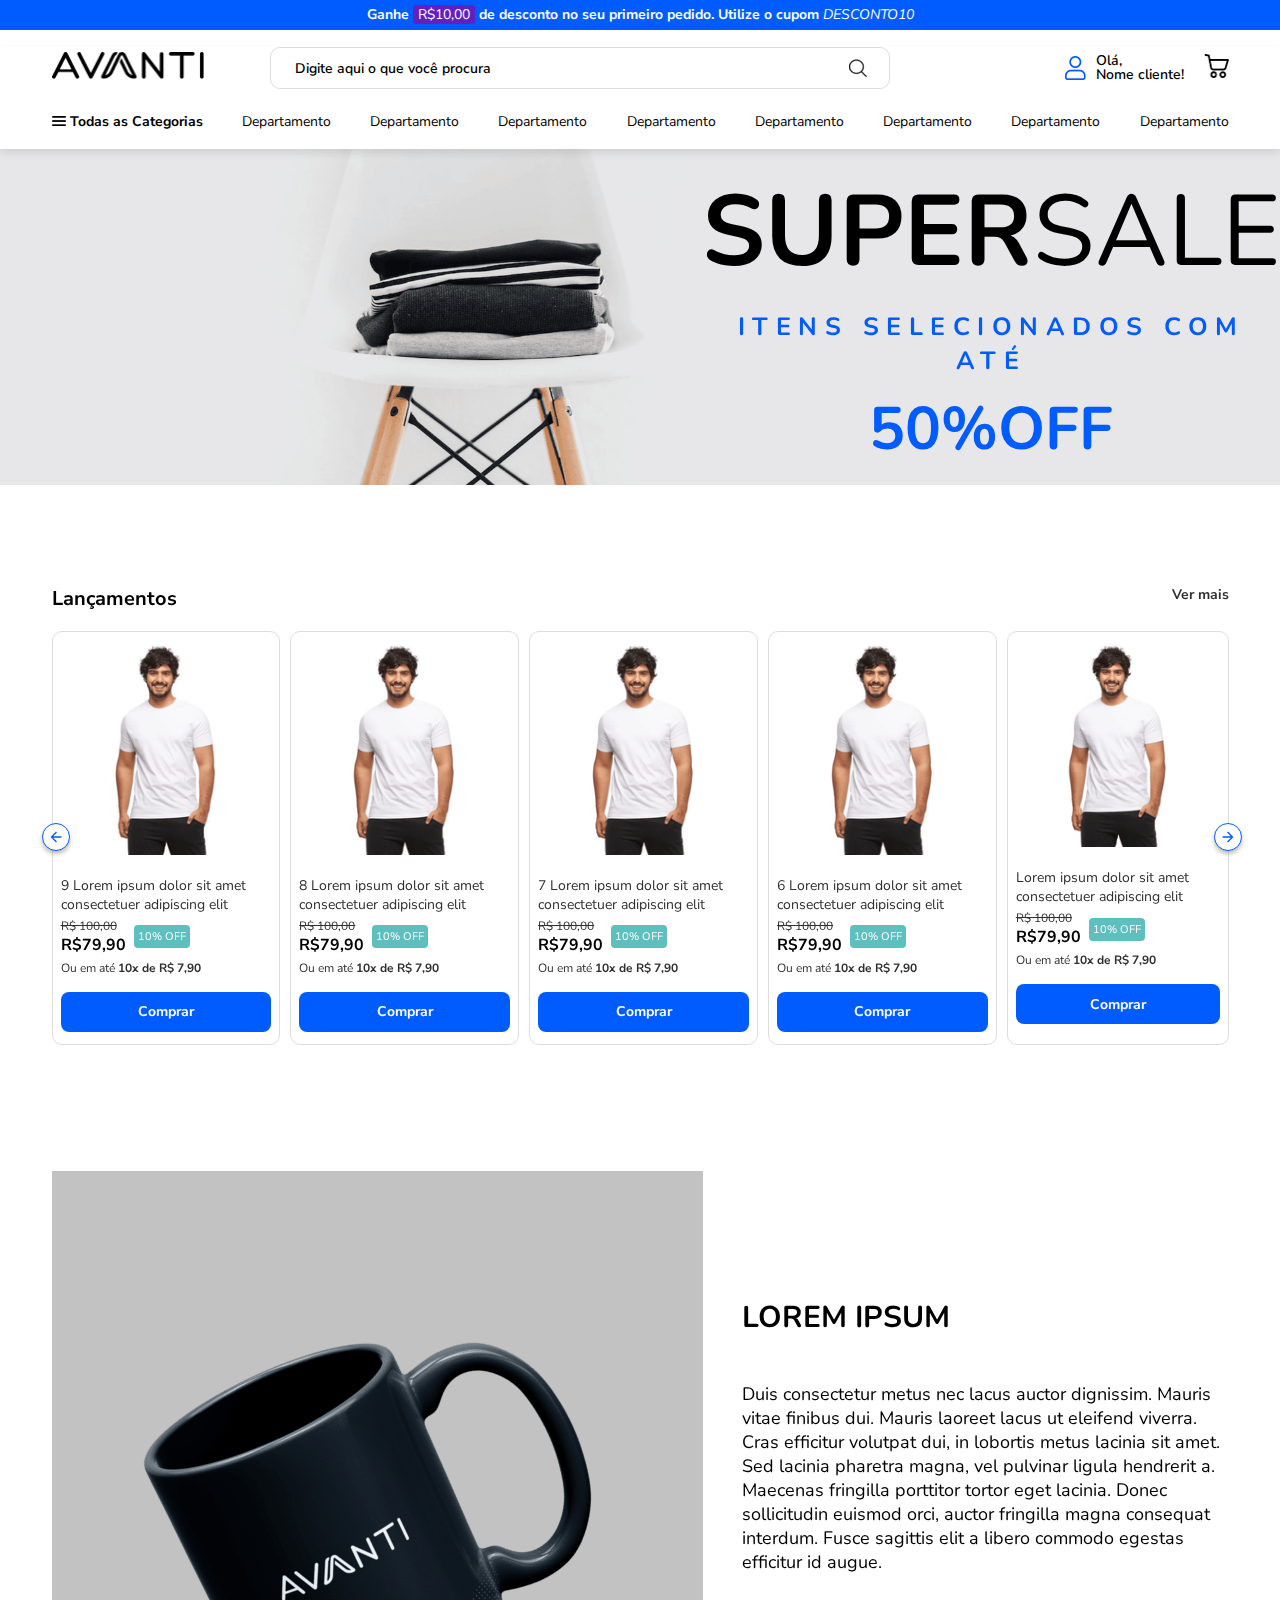
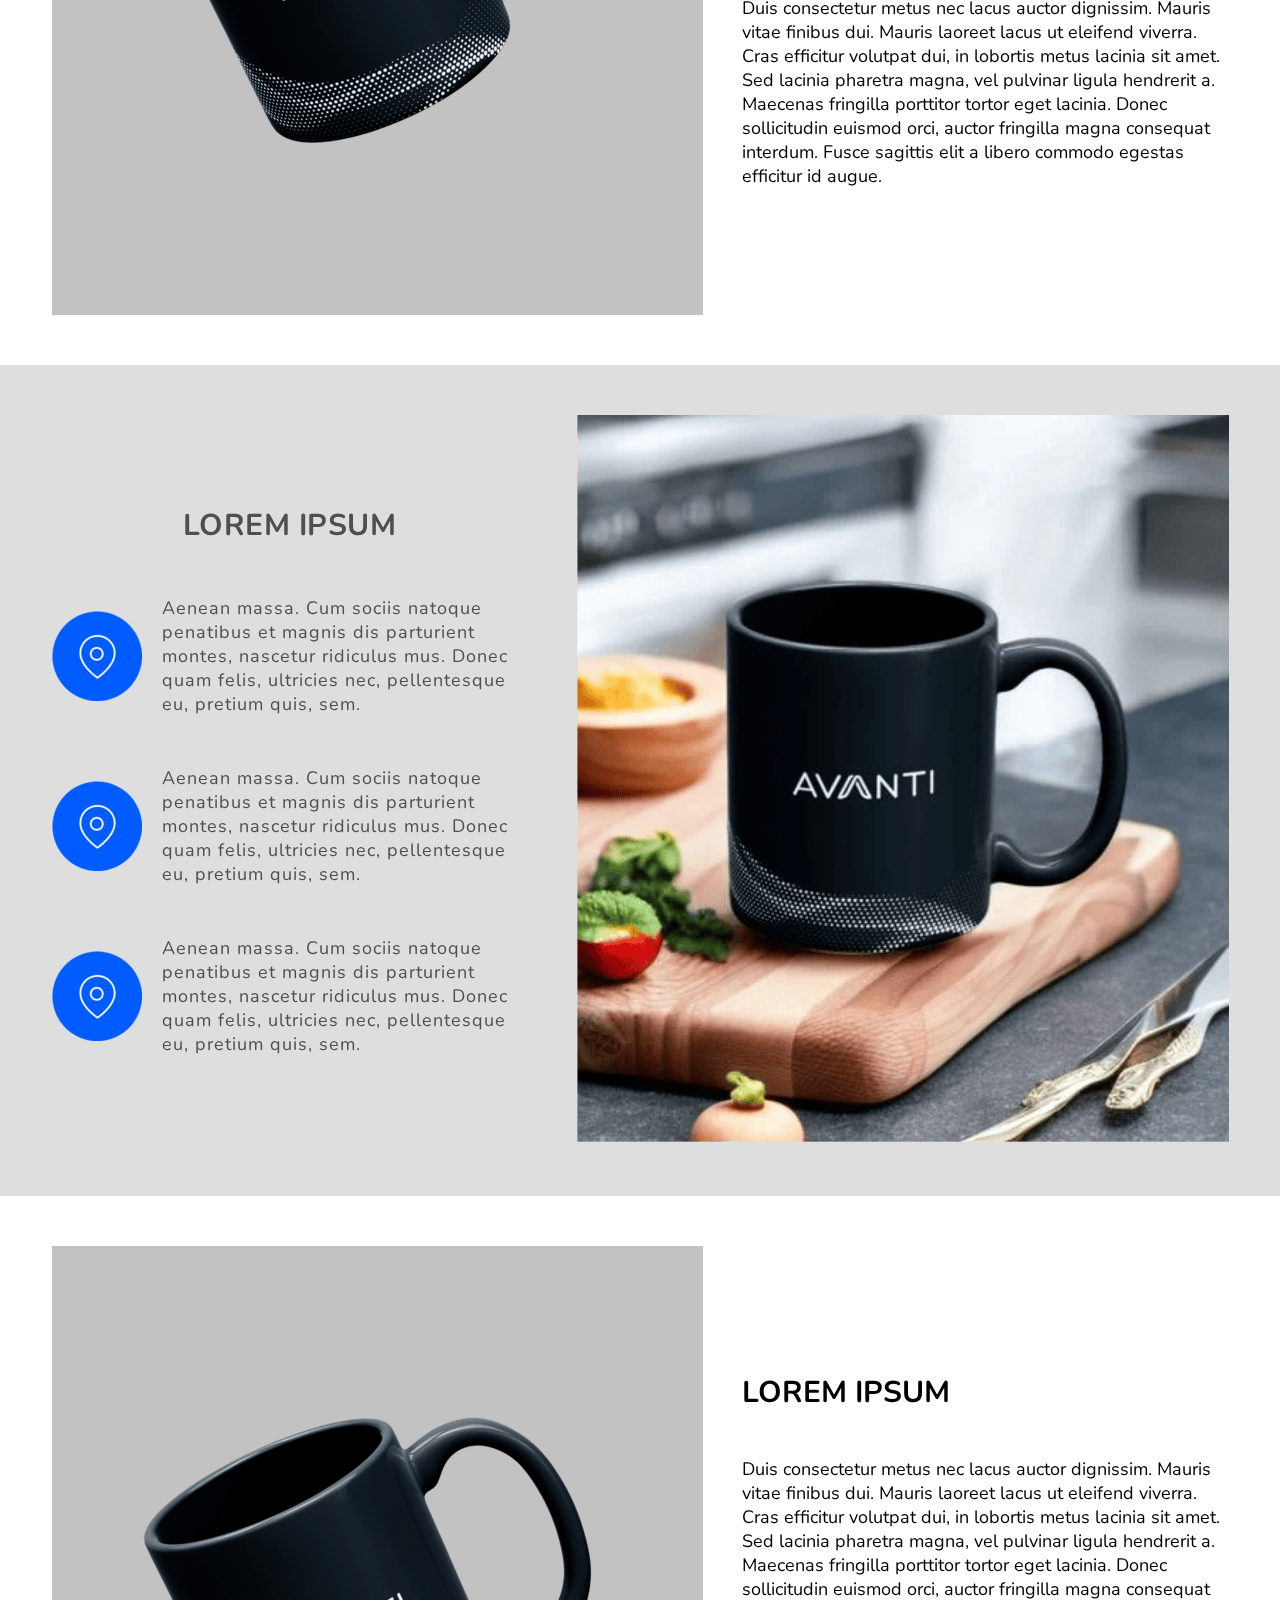
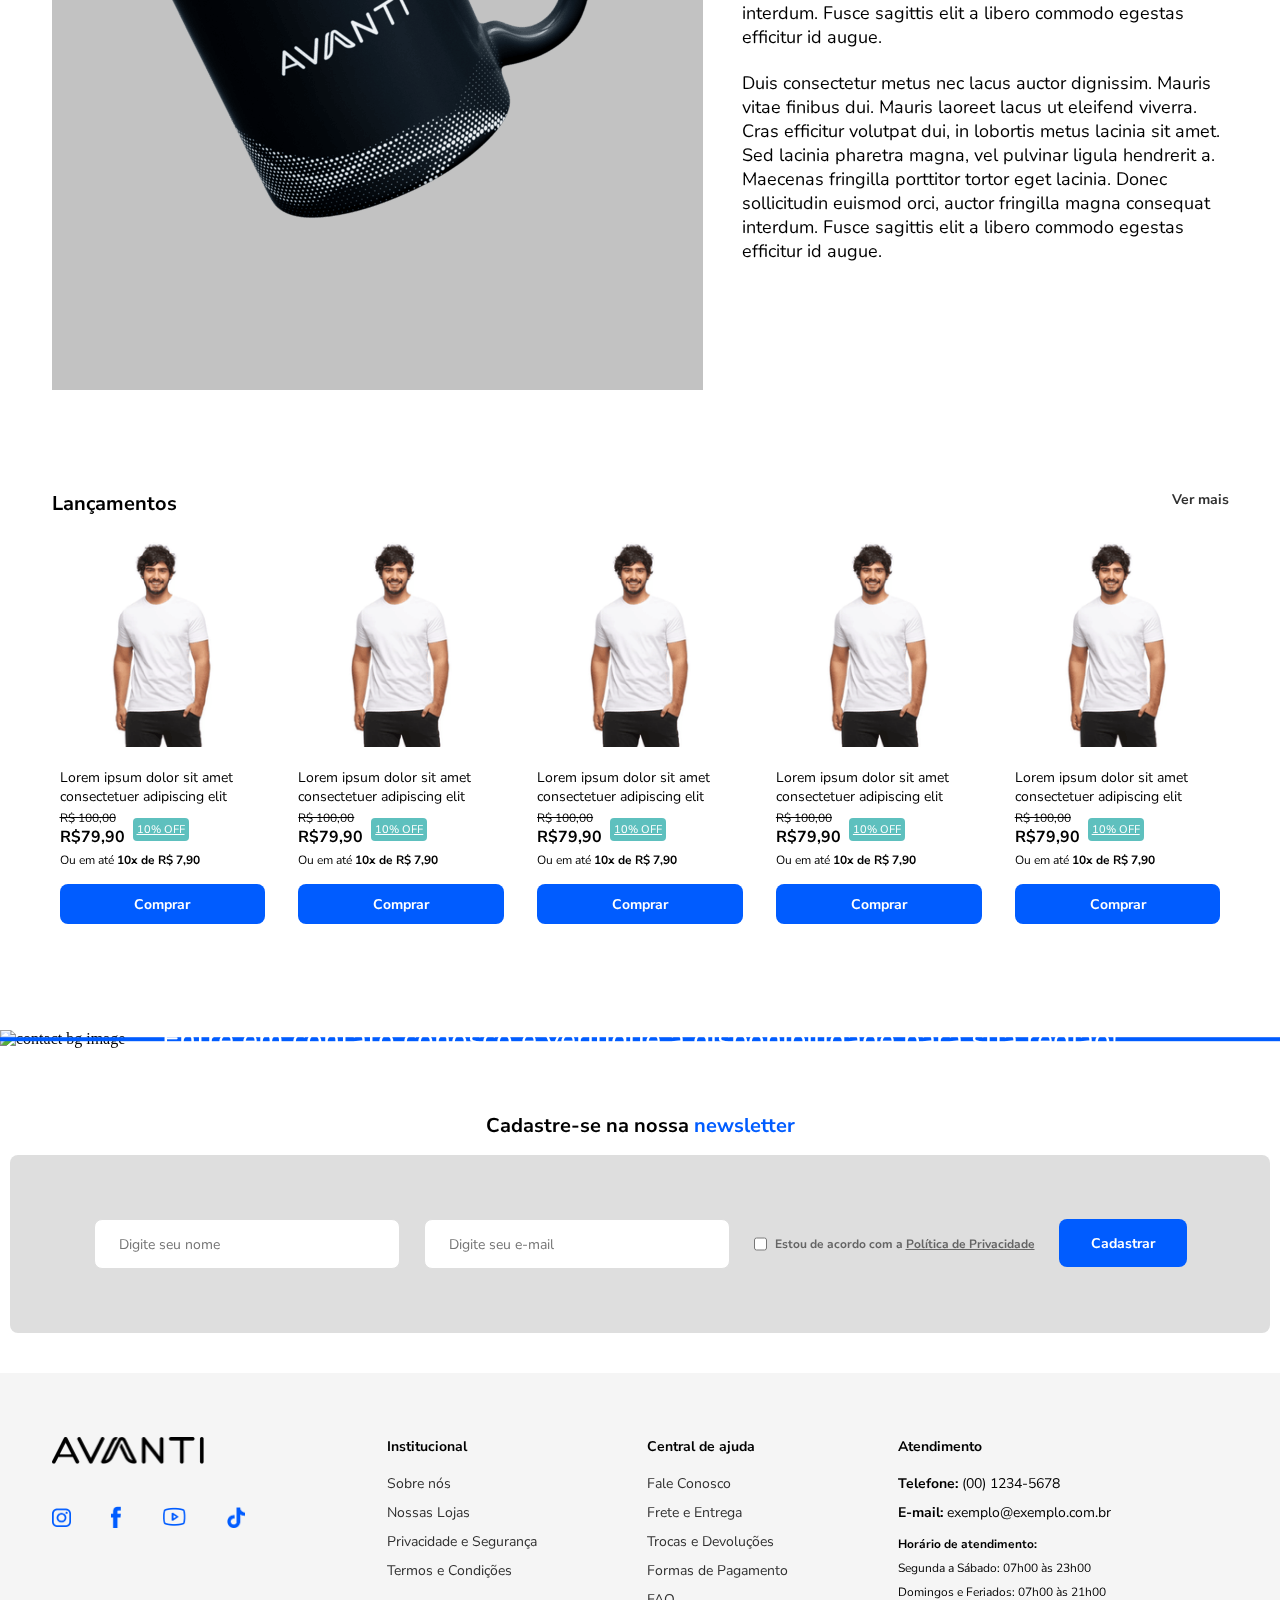
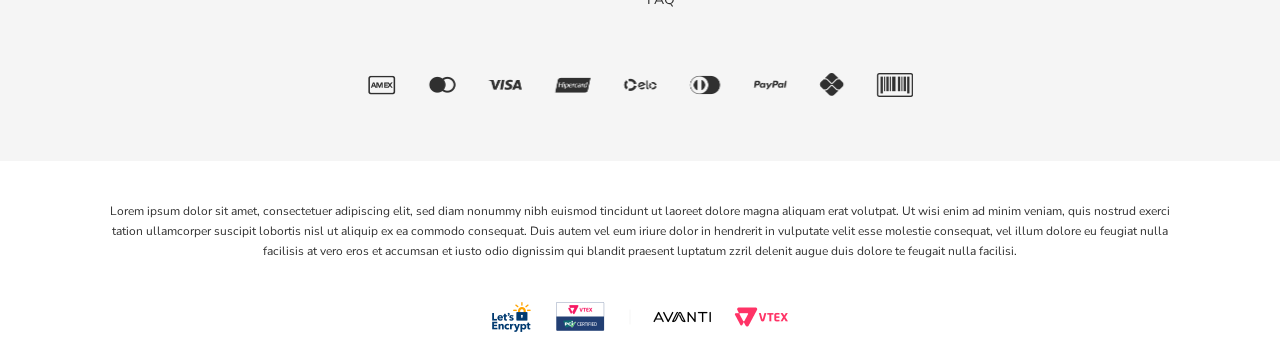
==== commit b11141f5: ":hammer: fix: slider buttons z-index bigger than header z-index" ====
--- a/index.html
+++ b/index.html
@@ -631,7 +631,7 @@
         </div>
 
         <div class="display-flex-column newletter">
-            <div class="display-flexq">
+            <div class="display-flex">
                 <p>Cadastre-se na nossa <span
                     class="newsletter-word">newsletter</span></p>
             </div>
--- a/assets/css/index.css
+++ b/assets/css/index.css
@@ -601,7 +601,7 @@
     header {
         position: sticky;
         top: 0;
-        z-index: 1;
+        z-index: 10;
         width: 100%;
         background-color: #FFF;
     }
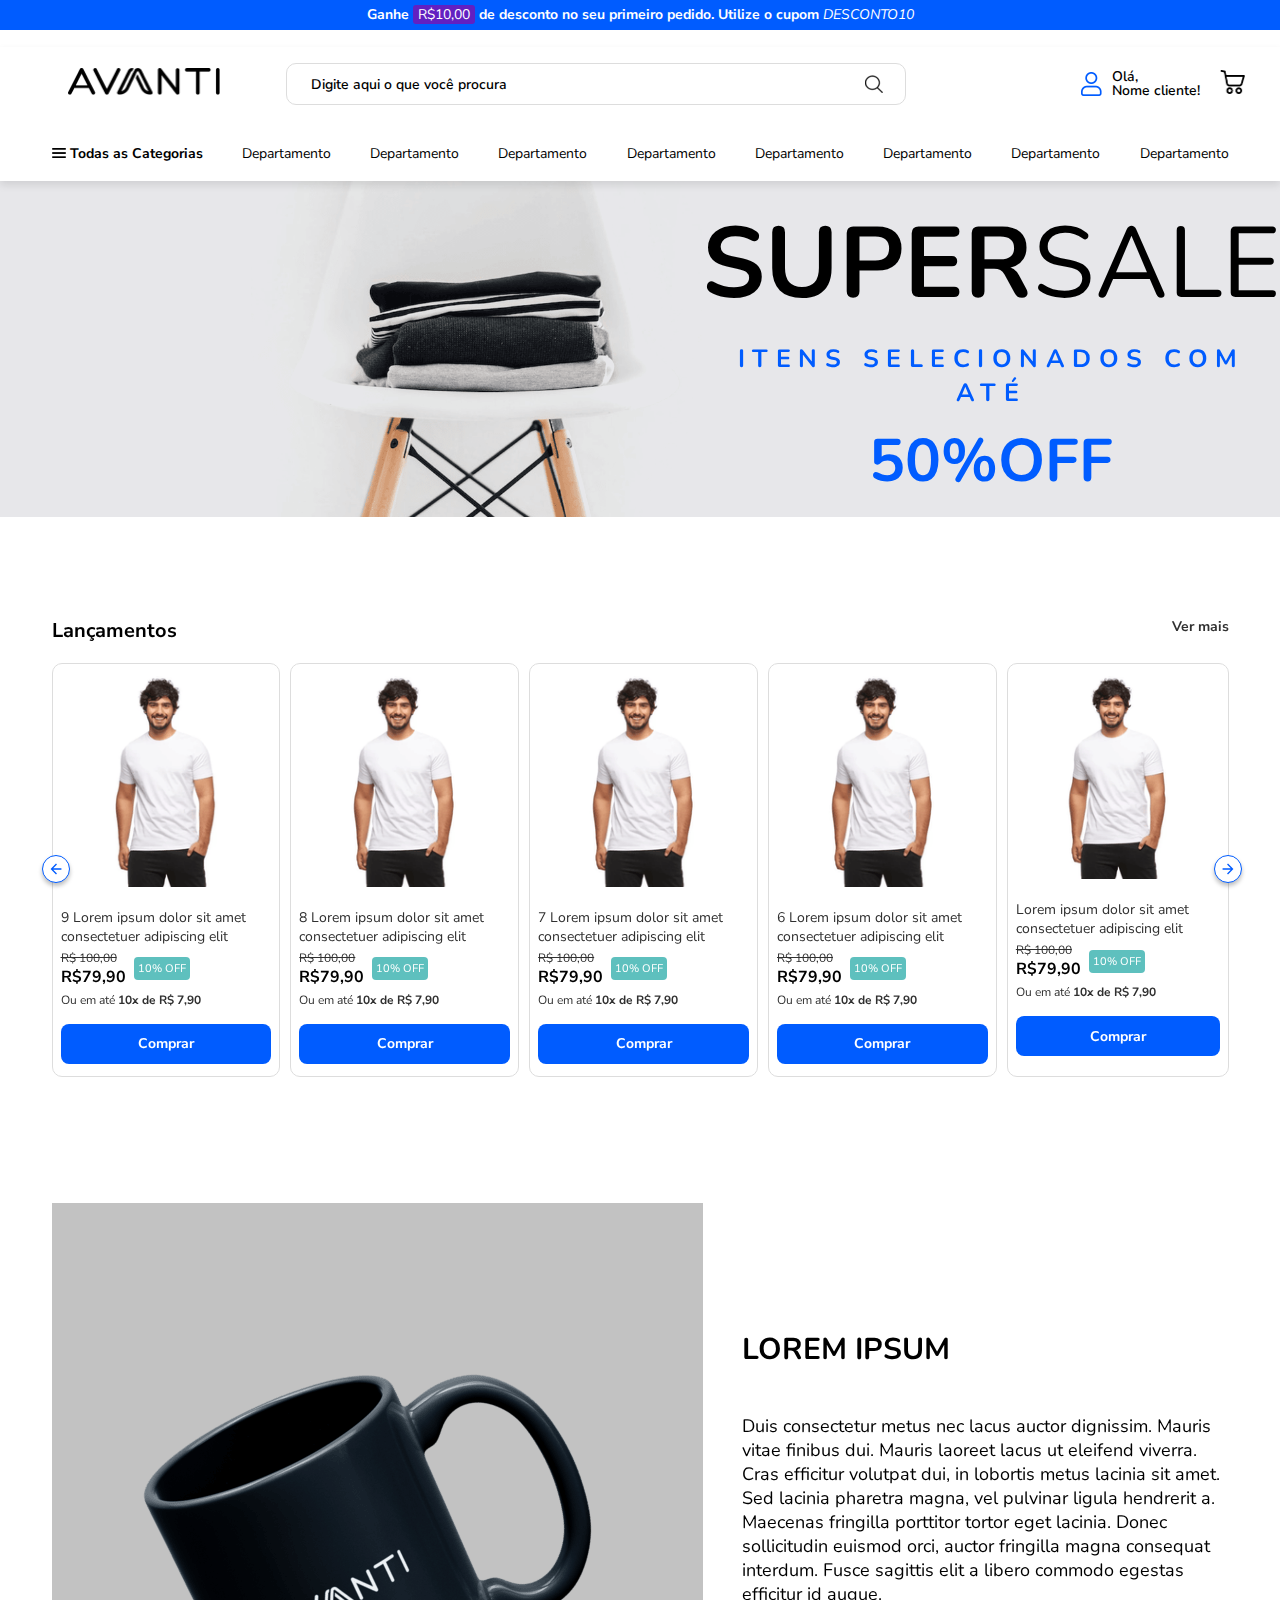
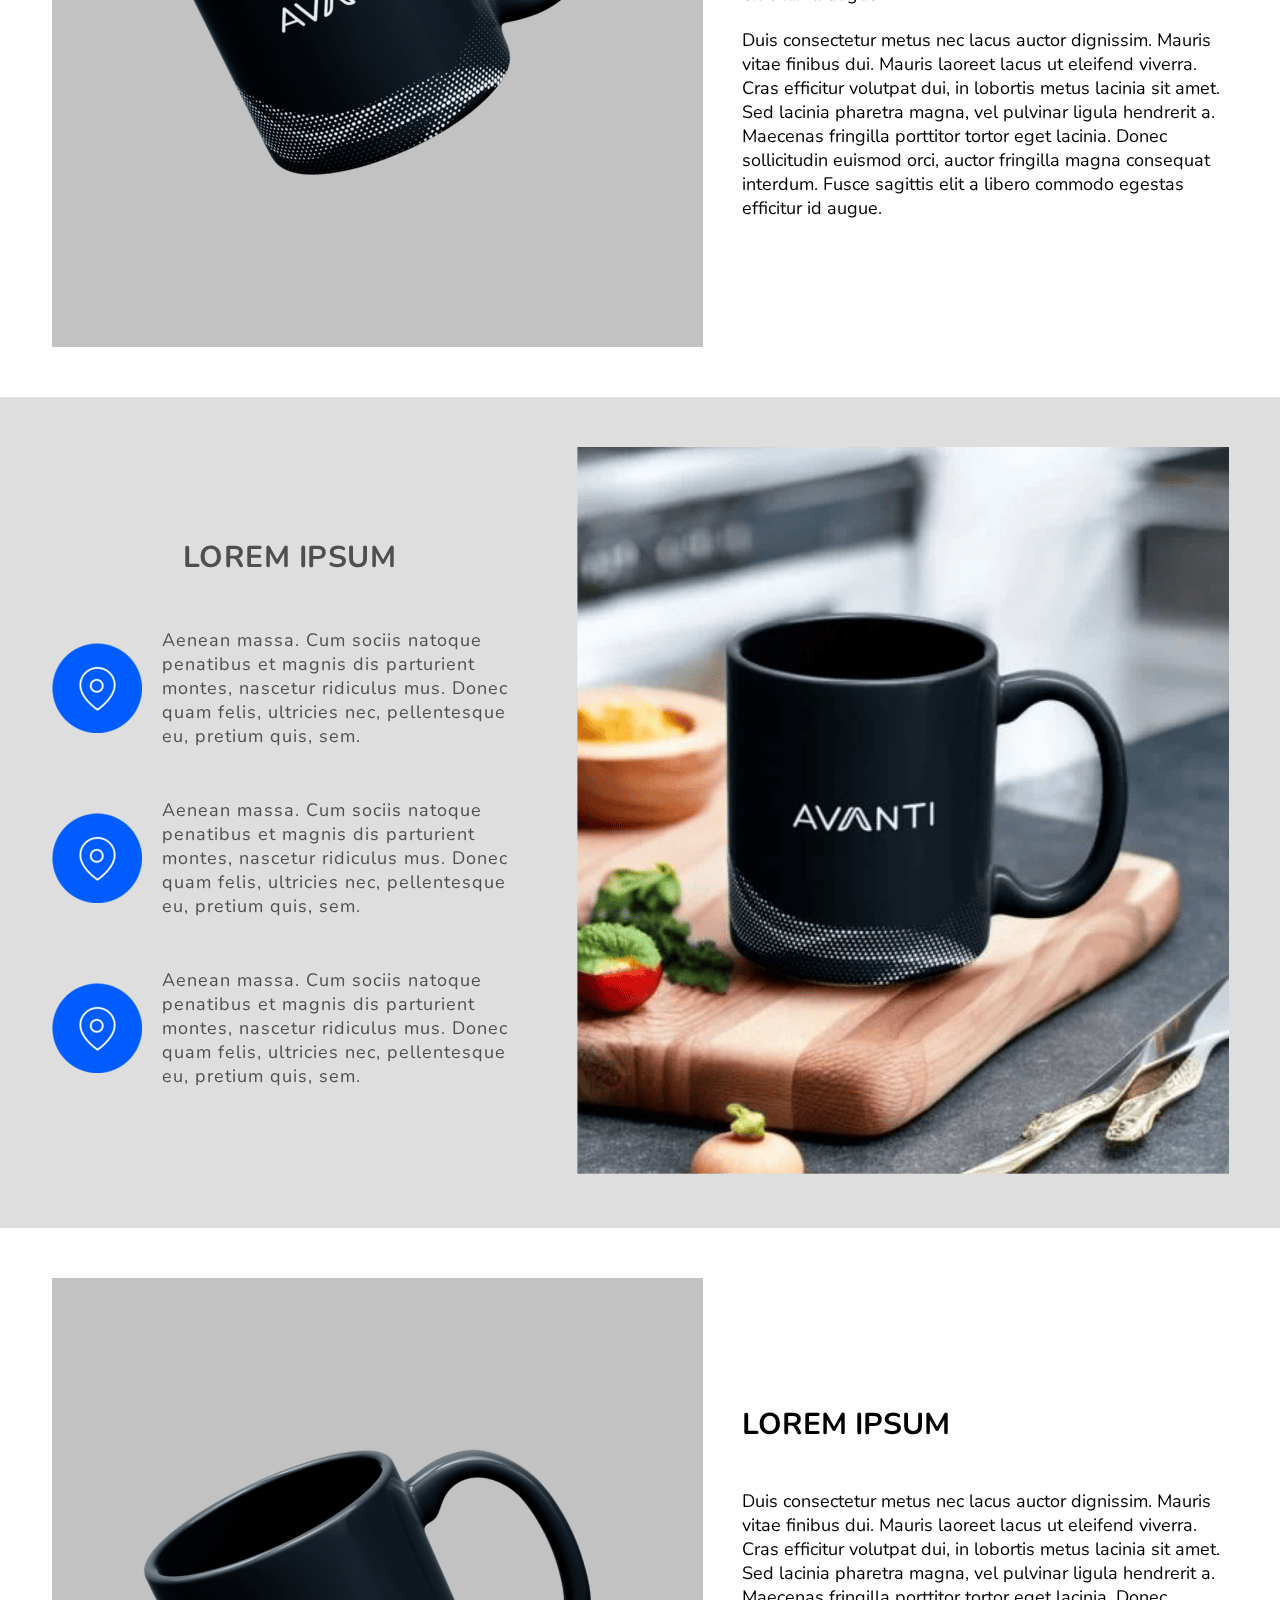
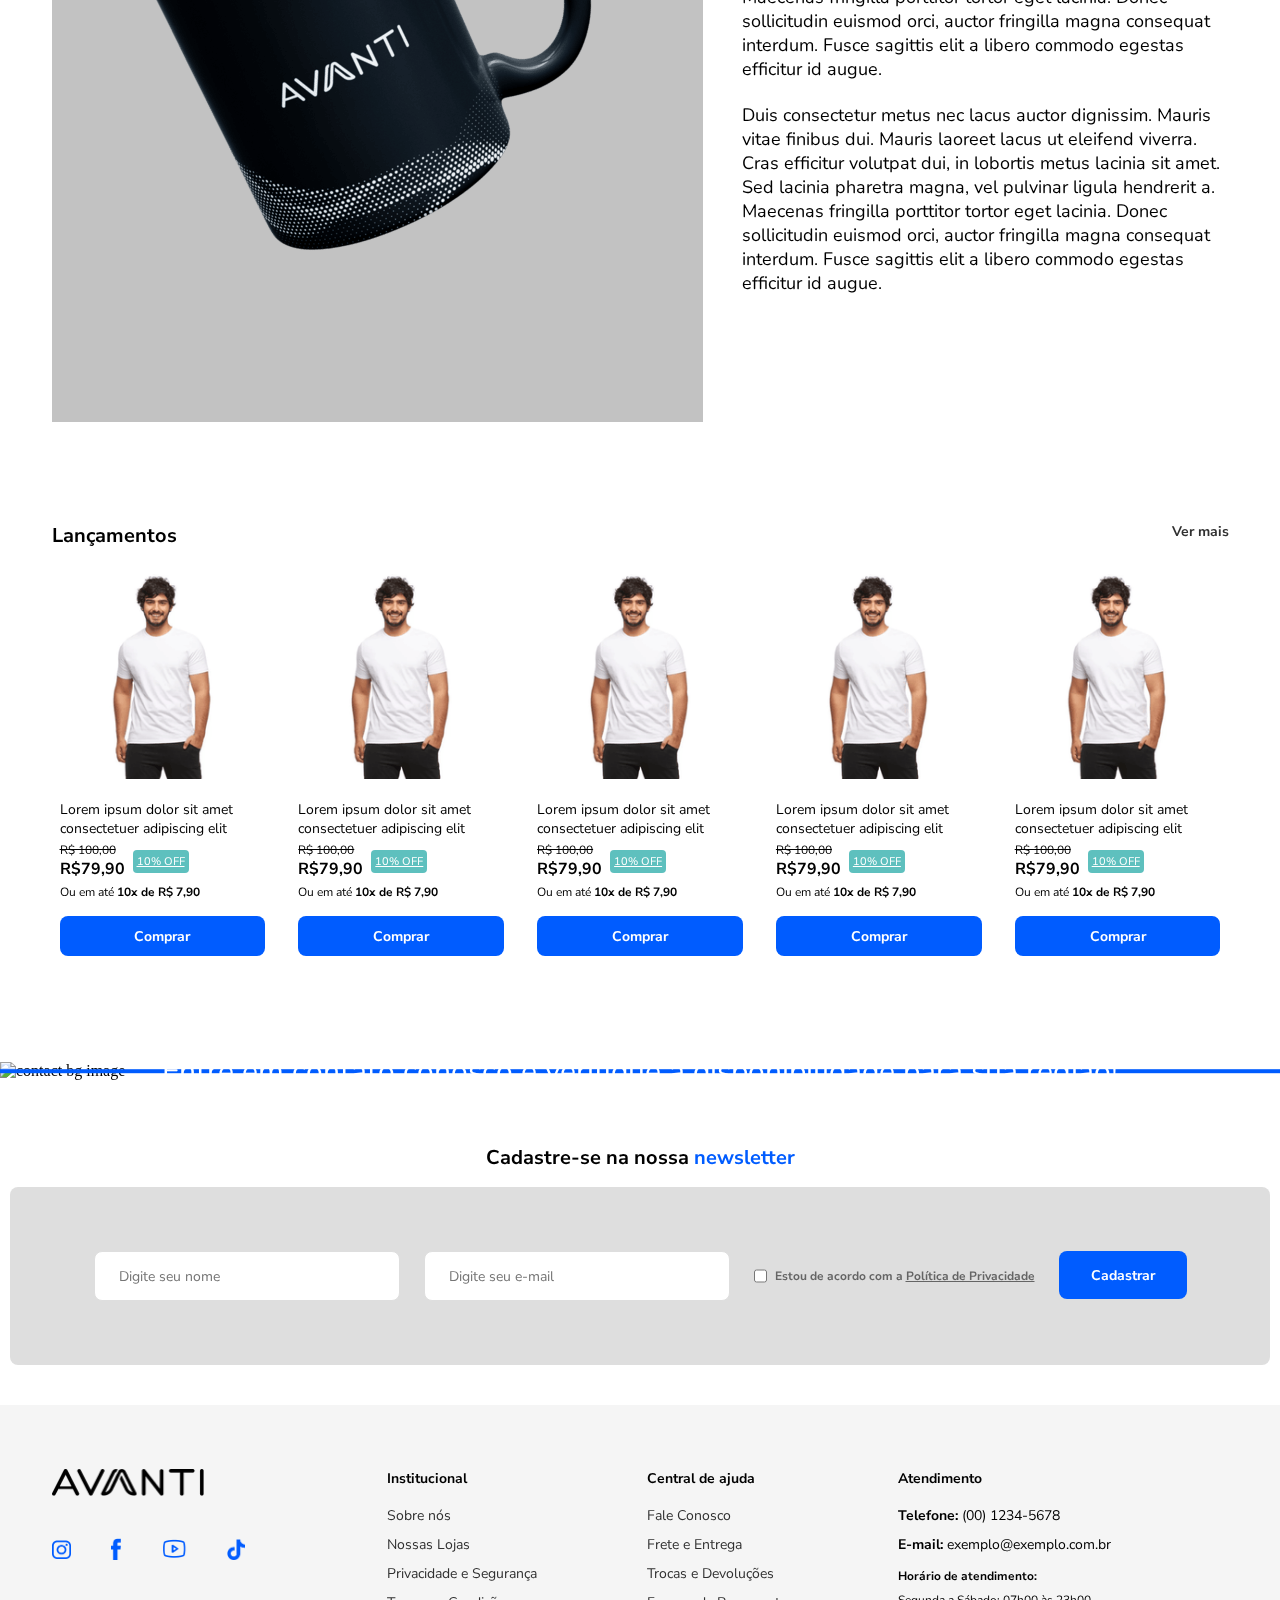
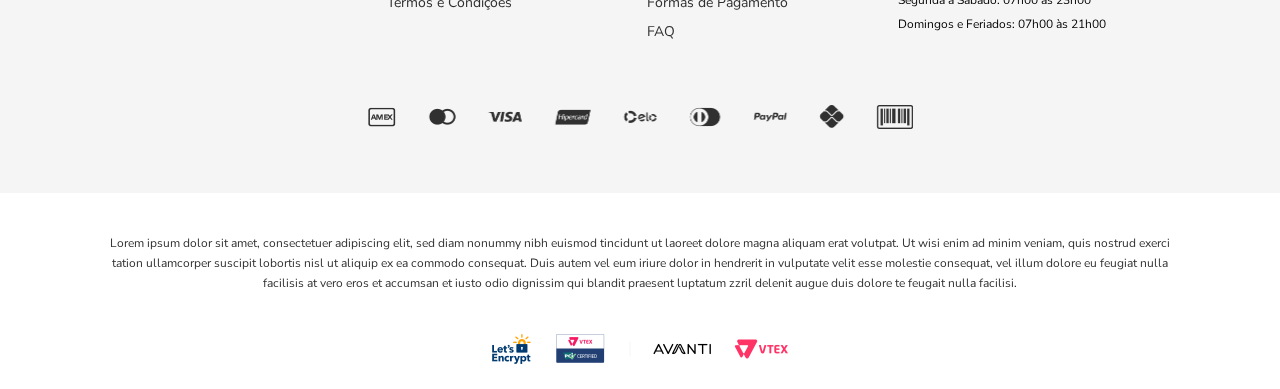
==== commit b1eab315: ":hammer: fix: mobile header without position sticky" ====
--- a/index.html
+++ b/index.html
@@ -208,7 +208,7 @@
             </div>
         </div>
 
-        <div class="mobile display-flex-column top-bar-margin top-bar-vertical-gap">
+        <div class="mobile display-flex-column top-bar-margin top-bar-vertical-gap bg-shadow">
             <div class="display-flex justify-content-center center-alligment top-bar-horizontal-gap">
                 <div>
                     <button id="show-hamburguer-menu-button" type="button"><img src="assets/images/icon/menu.png"
--- a/assets/css/index.css
+++ b/assets/css/index.css
@@ -51,6 +51,13 @@
     max-width: 100%;
 }
 
+header {
+    position: sticky;
+    z-index: 10;
+    top: 0;
+    background-color: #FFF;
+}
+
 header *.bg-shadow {
     box-shadow: 0 4px 8px rgba(0, 0, 0, 0.1);
 }
@@ -456,7 +463,7 @@
 
 /* HEADER */
 .top-bar-margin {
-    margin: 16px;
+    padding: 16px;
 }
 
 .top-bar-horizontal-gap {
@@ -599,11 +606,7 @@
 
     /* TAGS */
     header {
-        position: sticky;
-        top: 0;
-        z-index: 10;
         width: 100%;
-        background-color: #FFF;
     }
 
     header div.desktop {
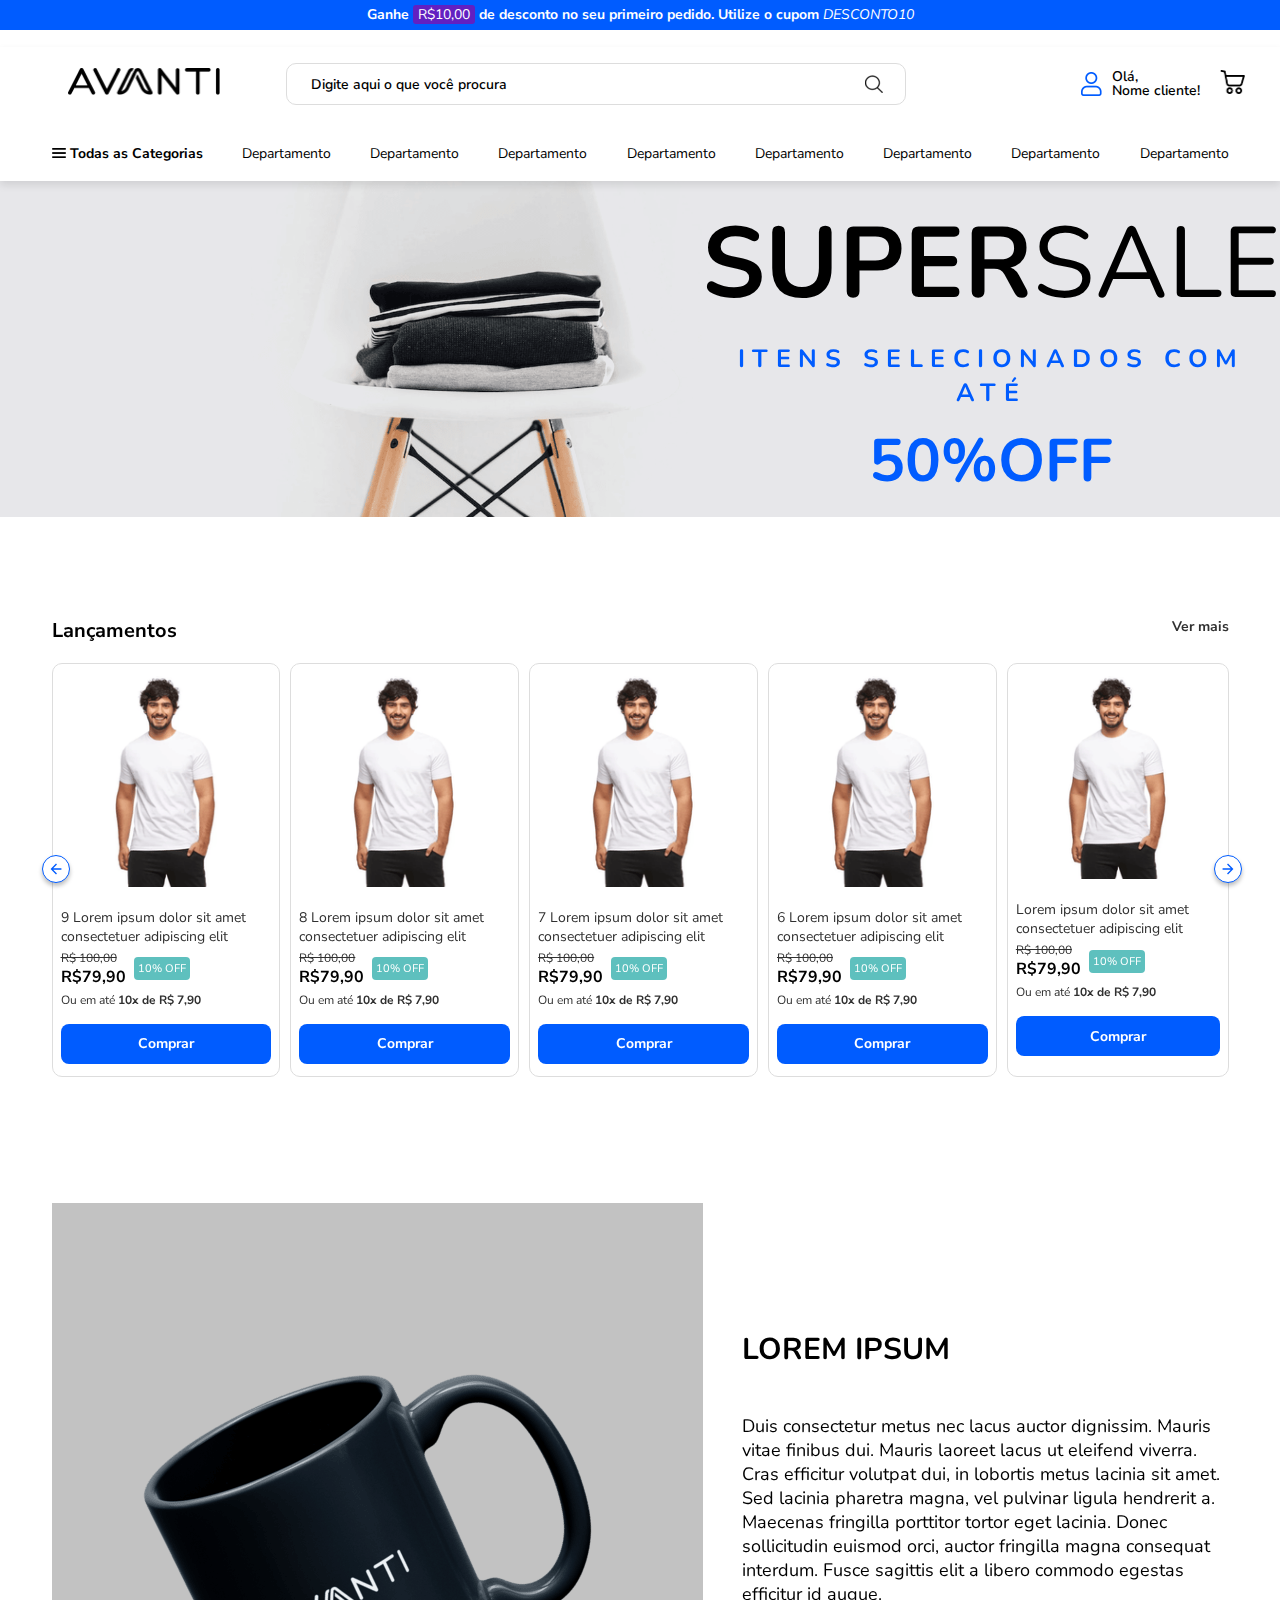
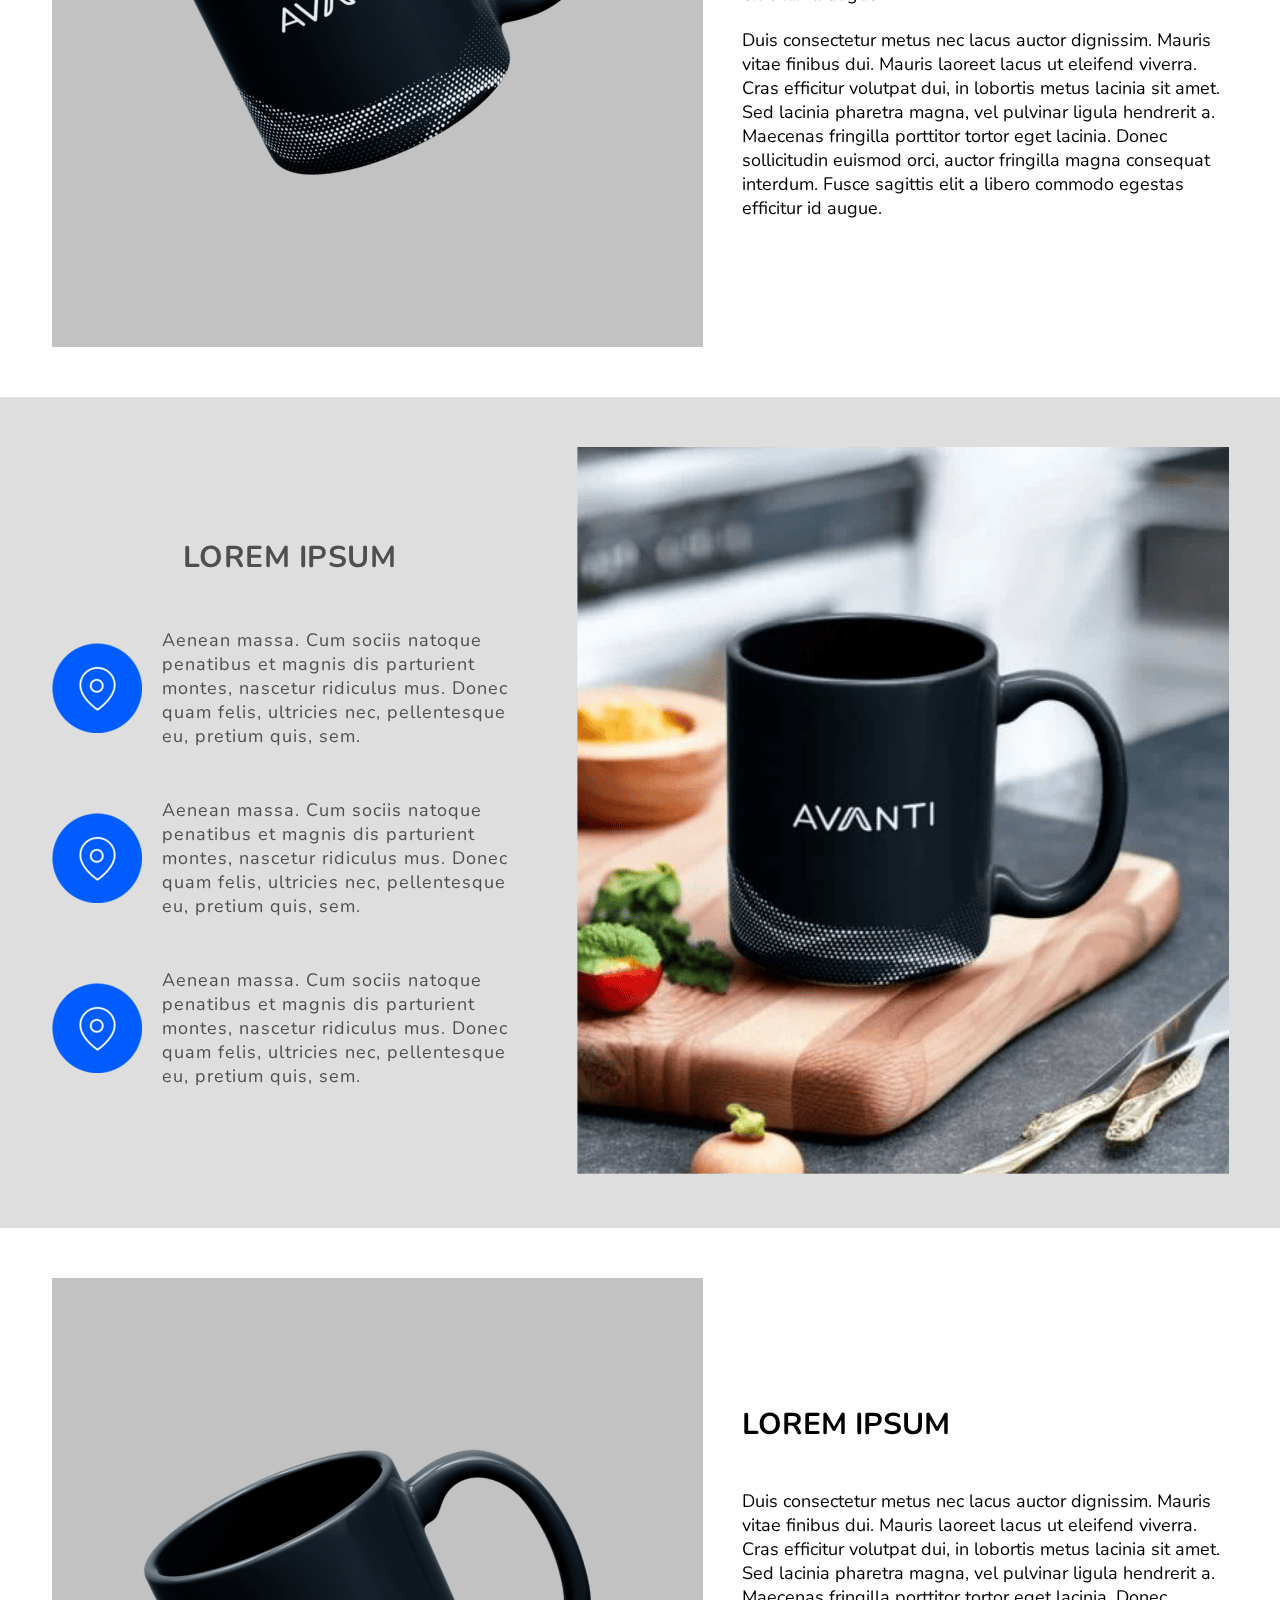
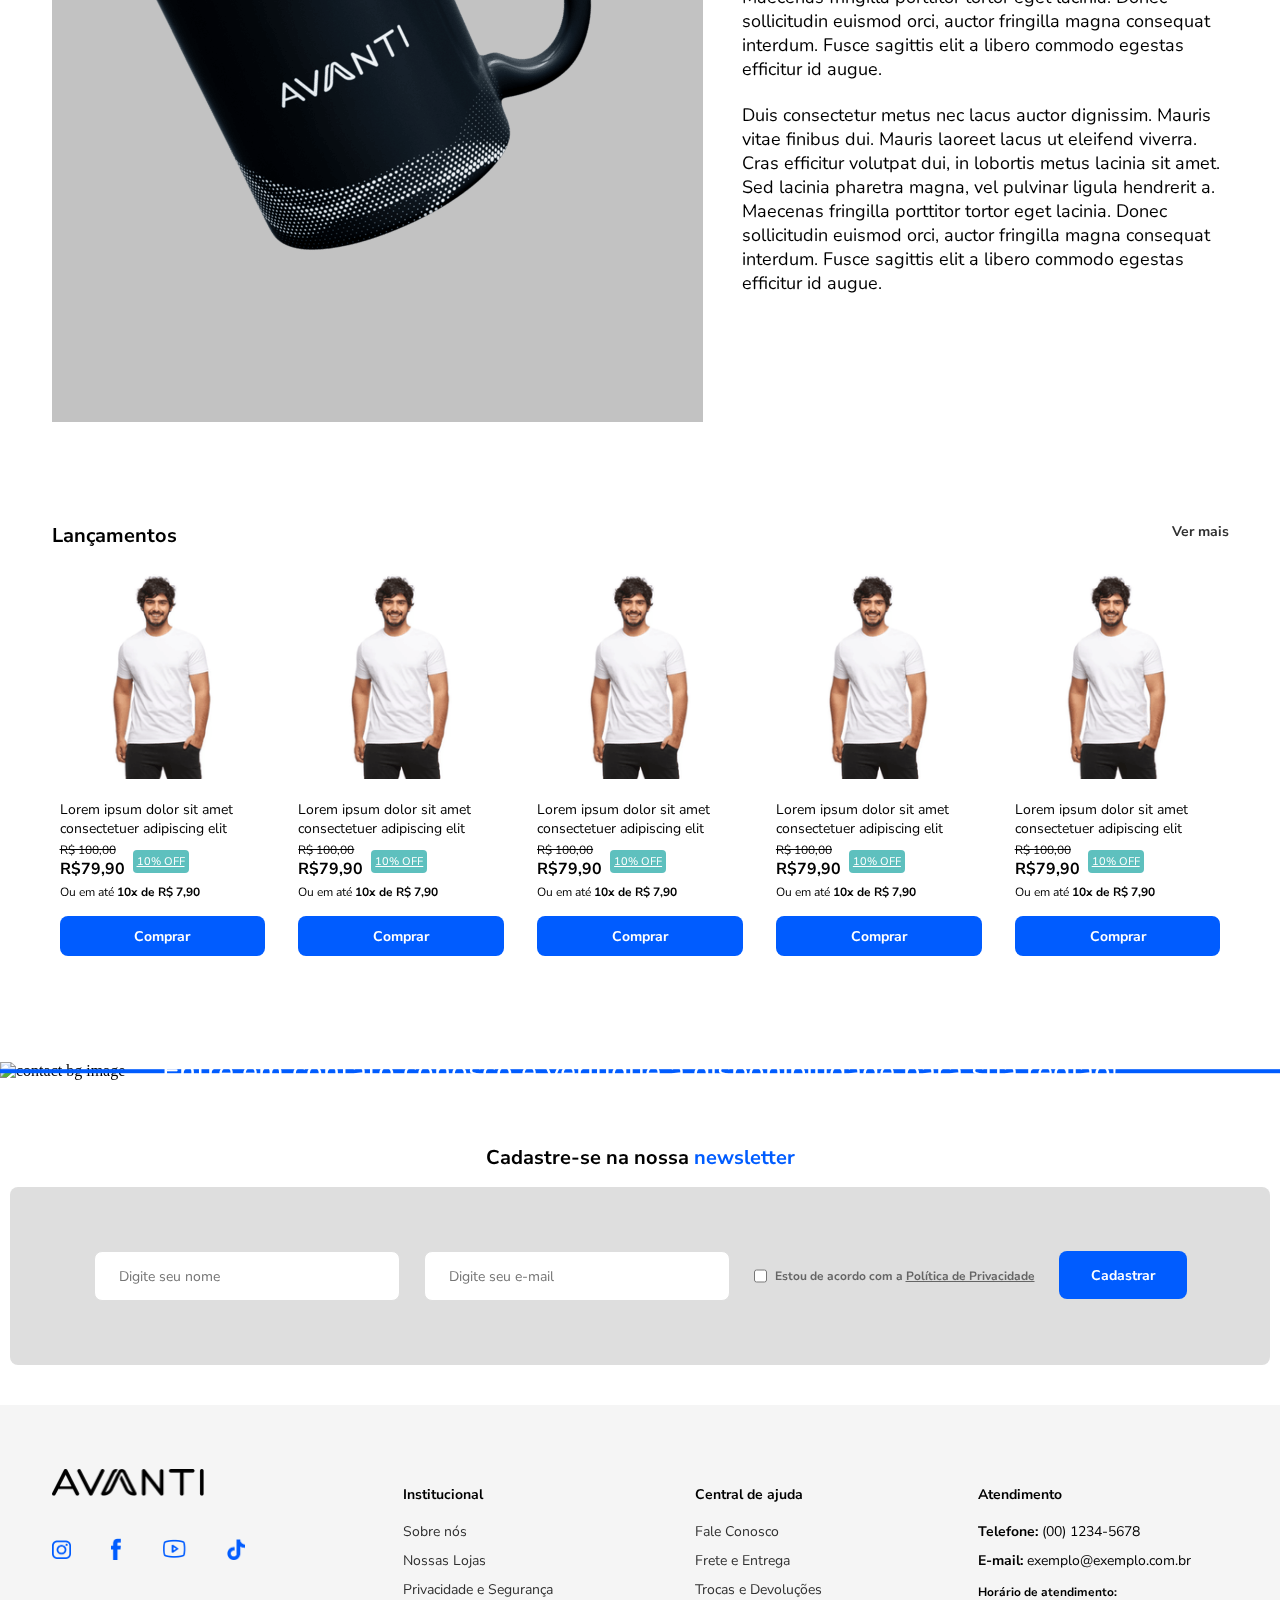
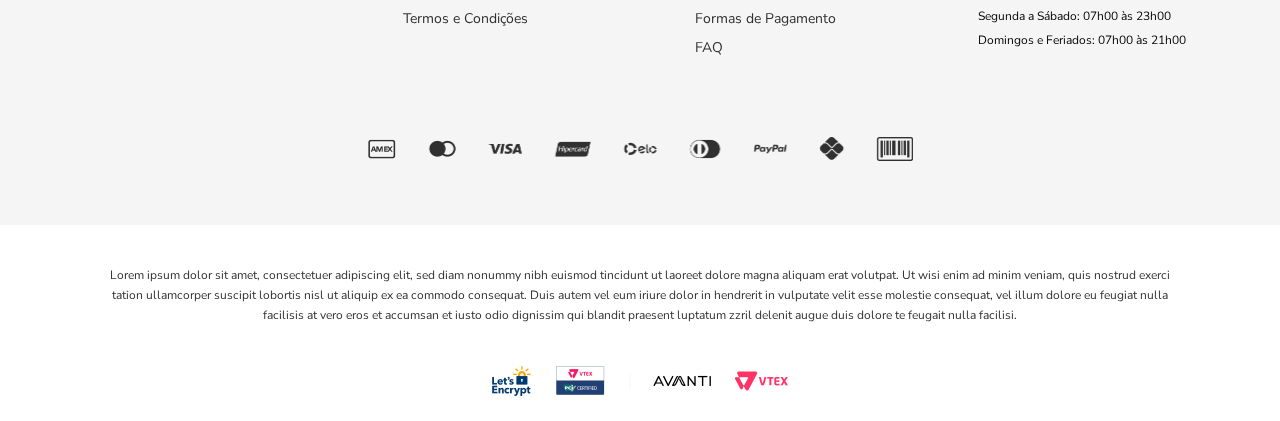
==== commit 5b033fee: ":heavy_plus_sign: feat: footer hamburger menu in mobile version" ====
--- a/index.html
+++ b/index.html
@@ -694,8 +694,9 @@
                 </div>
 
                 <nav>
+                    <hr>
+
                     <div>
-                        <hr>
                         <div class="footer-menu-item display-flex justify-content-space-between center-alligment">
                             <h4>Institucional</h4>
                             <img src="/assets/images/icon/arrow-down.png" alt="arrow down icon" width="12" height="8">
@@ -709,8 +710,9 @@
                         </ul>
                     </div>
 
+                    <hr>
+
                     <div>
-                        <hr>
                         <div class="footer-menu-item display-flex justify-content-space-between center-alligment">
                             <h4>Central de ajuda</h4>
                             <img src="/assets/images/icon/arrow-down.png" alt="arrow down icon" width="12" height="8">
@@ -724,13 +726,14 @@
                         </ul>
                     </div>
 
+                    <hr>
+
                     <div>
-                        <hr>
                         <div class="footer-menu-item display-flex justify-content-space-between center-alligment">
                             <h4>Atendimento</h4>
                             <img src="/assets/images/icon/arrow-down.png" alt="arrow down icon" width="12" height="8">
                         </div>
-                        <hr>
+
                         <ul>
                             <li>
                                 <p><b>Telefone:</b> (00) 1234-5678</p>
@@ -745,6 +748,8 @@
                             </li>
                         </ul>
                     </div>
+
+                    <hr>
                 </nav>
             </div>
 
--- a/assets/css/index.css
+++ b/assets/css/index.css
@@ -283,7 +283,7 @@
     margin-bottom: 48px;
 }
 
-footer div.footer-menu-item {
+footer nav > div {
     padding: 16px;
 }
 
@@ -302,15 +302,25 @@
 }
 
 footer nav h4 {
+    font-size: 16px;
     font-weight: bold;
 }
 
 footer nav ul {
-    display: none;
+    display: flex;
+    flex-direction: column;
+    gap: 10px;
+    height: 0;
+    overflow: hidden;
 }
 
 footer nav ul a {
     color: var(--gray0);
+}
+
+footer li.opening-hours p {
+    font-size: 12px;
+    line-height: 24px;
 }
 
 footer div.social-media-logos {
@@ -600,6 +610,13 @@
 
 
 
+/* FOOTER */
+.footer.menu.showed {
+    padding-top: 20px;
+    height: auto;
+}
+
+
 
 /* DESKTOP STYLE WITH CONTAINER */
 @media (min-width:760px) {
@@ -843,8 +860,12 @@
         gap: 110px;
     }
 
+    footer nav ul {
+        padding-top: 0;
+        height: auto;
+    }
+
     footer div.footer-menu-item {
-        padding: 0px;
         margin-bottom: 7px;
     }
 
@@ -861,13 +882,8 @@
         flex-direction: row;
     }
 
-    footer nav ul {
-        display: flex;
-        flex-direction: column;
-        gap: 10px;
-    }
-
     footer nav h4 {
+        font-size: 14px;
         margin-bottom: 11px;
         padding: 0;
     }
@@ -878,11 +894,6 @@
 
     footer hr {
         display: none;
-    }
-
-    footer li.opening-hours p {
-        font-size: 12px;
-        line-height: 24px;
     }
 
     footer img.pay-methods {
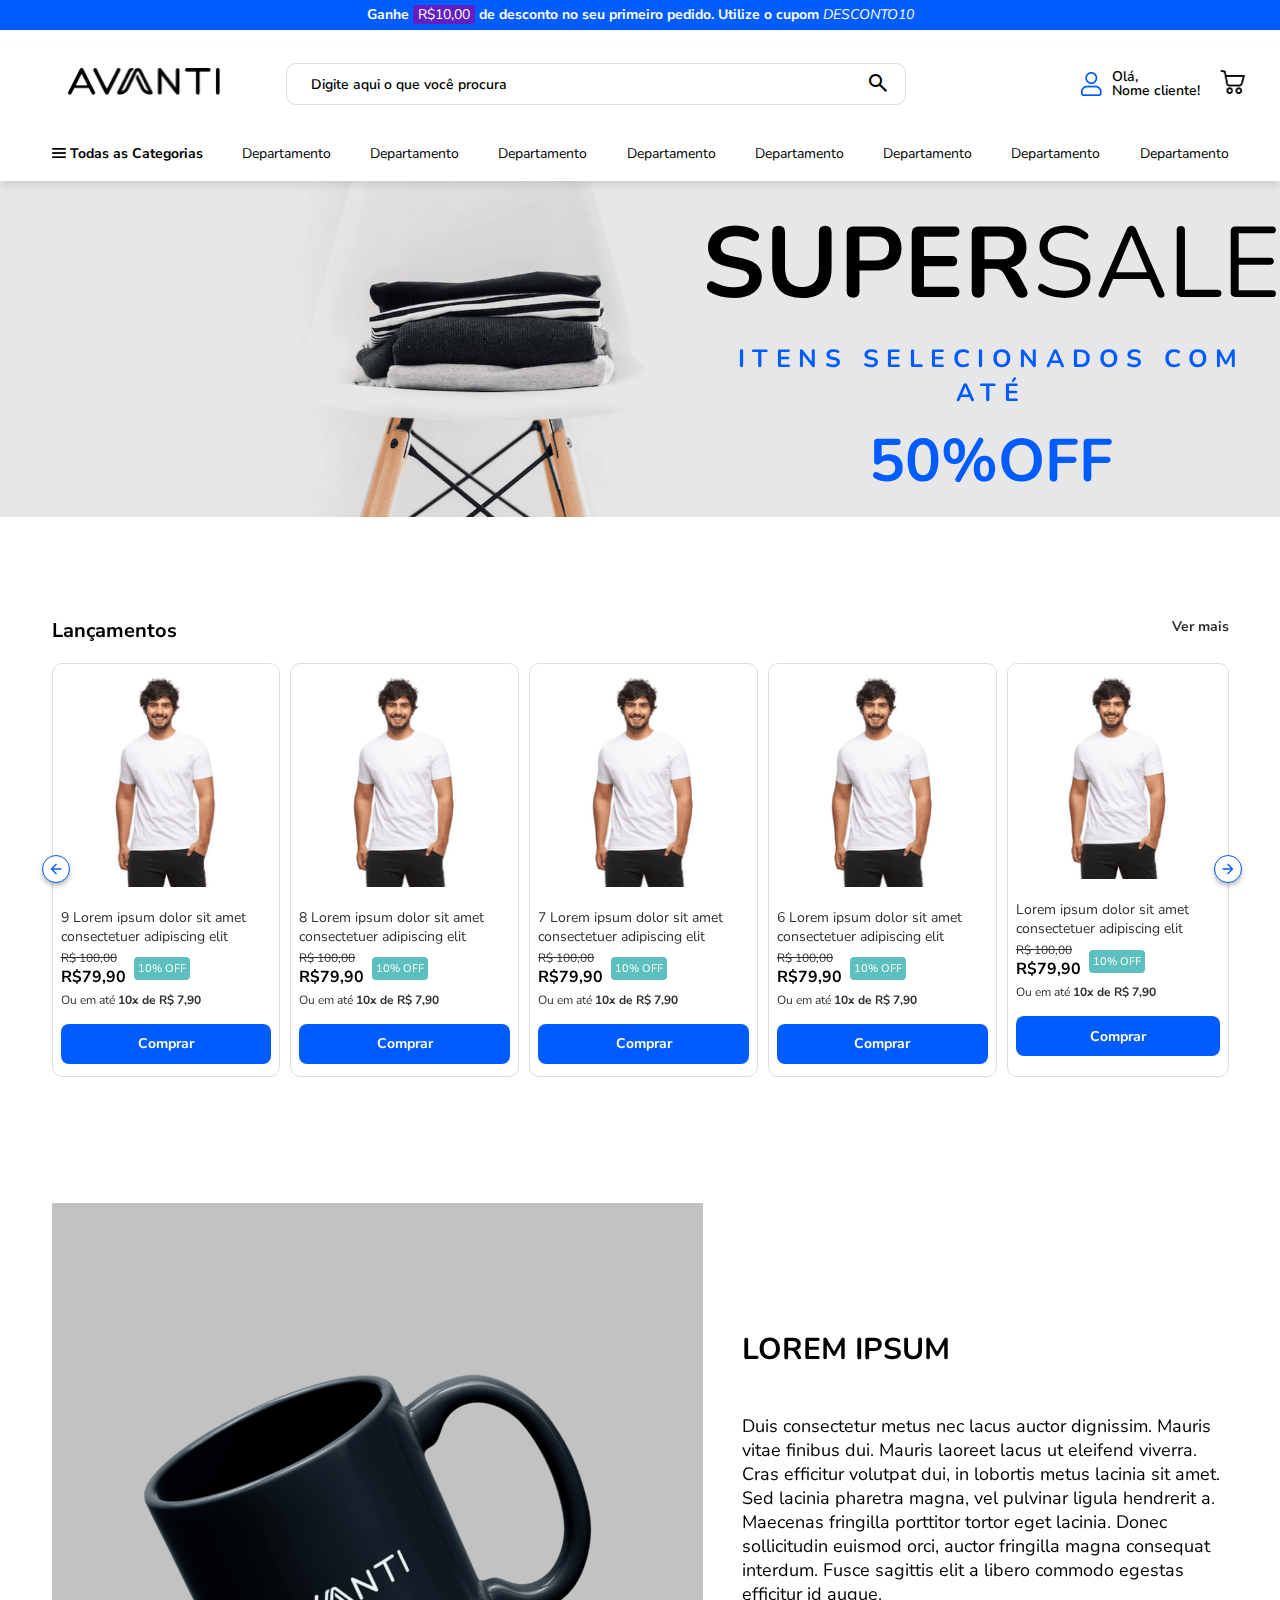
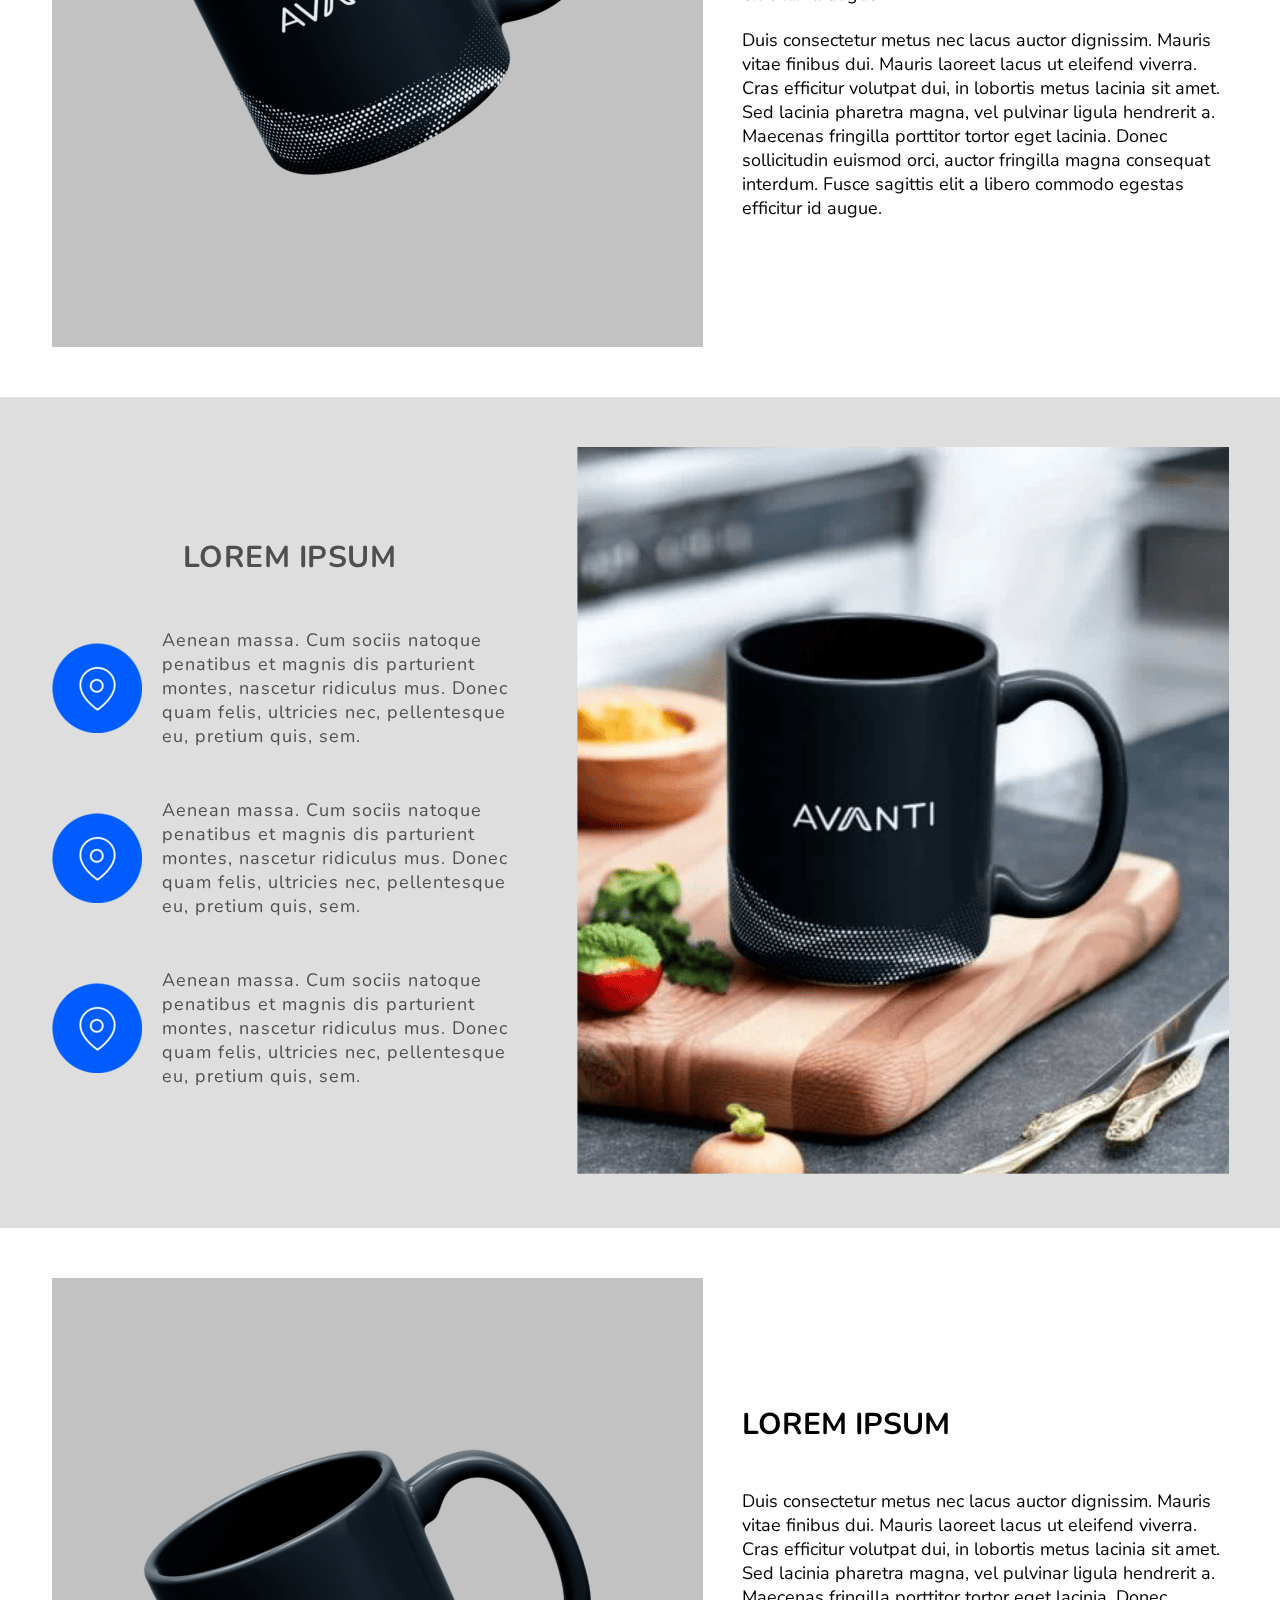
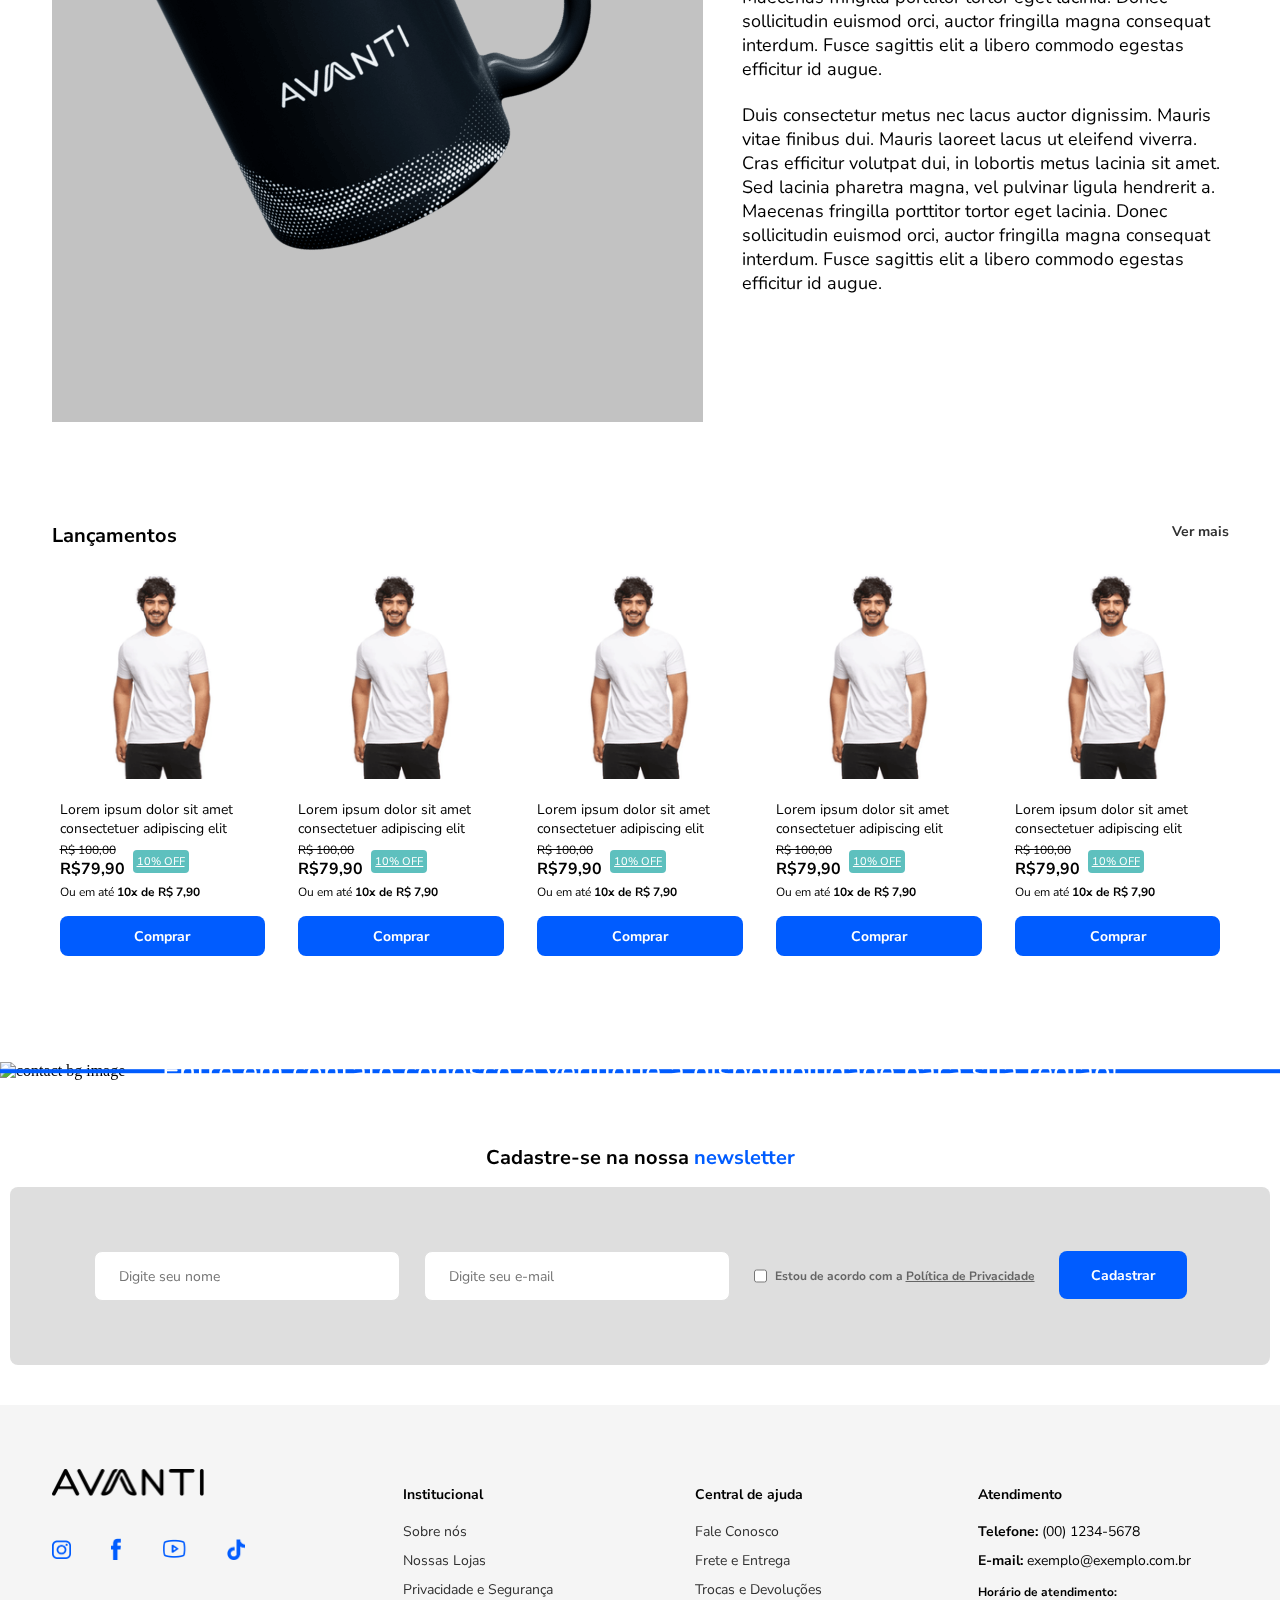
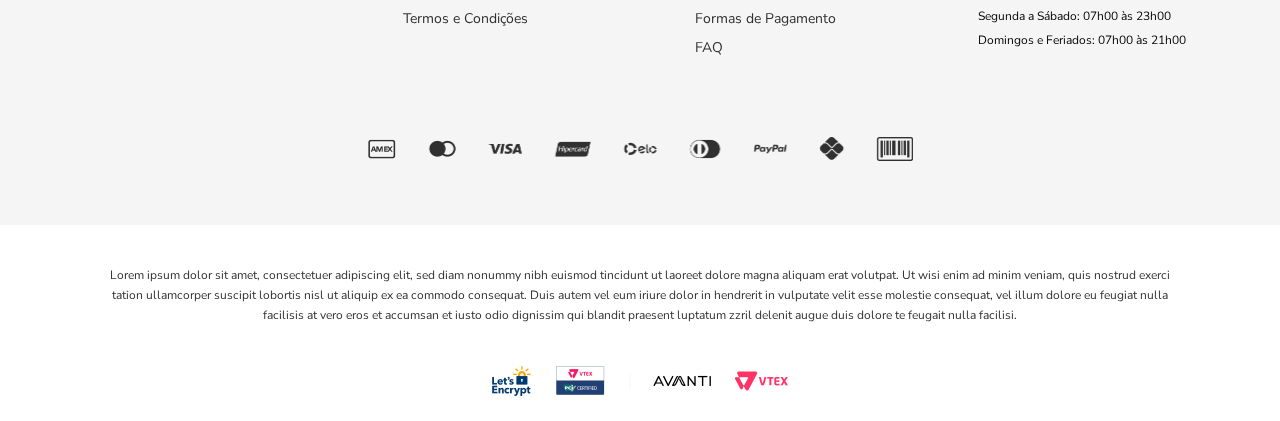
==== commit 99109ec1: ":hammer: fix: header search bar without icon button" ====
--- a/index.html
+++ b/index.html
@@ -34,18 +34,22 @@
                 <div class="container display-flex justify-content-space-between top-bar-margin">
                     <div class="display-flex center-alligment">
                         <a href="index.html">
-                            <img src="/assets/images/logo.png" width="152.58px" height="27.08px"
+                            <img src="assets/images/logo.png" width="152.58px" height="27.08px"
                                 title="Retornar para a página principal" alt="logo avanti">
                         </a>
 
-                        <input class="top-bar-input-text" type="text" placeholder="Digite aqui o que você procura">
+                        <div class="top-bar-input">
+                            <input class="top-bar-input-text" type="text" placeholder="Digite aqui o que você procura">
+                            <button><span class="material-symbols-outlined">search</span></button>
+                        </div>
+                        
                     </div>
 
                     <div class="display-flex top-bar-horizontal-small-gap">
                         <div class="profile display-flex top-bar-horizontal-very-small-gap">
                             <div class="display-flex center-alligment">
                                 <a class="display-flex center-alligment" href="pages/site-in-construction.html">
-                                    <img src="/assets/images/icon/person.png" width="20.57px" height="24px"
+                                    <img src="assets/images/icon/person.png" width="20.57px" height="24px"
                                         alt="person icon" title="Ver seu perfil">
                                 </a>
                             </div>
@@ -59,7 +63,7 @@
 
                         <div class="display-flex-column justify-content-center">
                             <a href="pages/site-in-construction.html">
-                                <img src="/assets/images/icon/shopping-car.png" width="24.74px" height="24px"
+                                <img src="assets/images/icon/shopping-car.png" width="24.74px" height="24px"
                                     alt="shopping car icon" title="Ver seu carrinho">
                             </a>
                         </div>
@@ -70,7 +74,7 @@
                     <nav id="hamburguer-menu-items" class="hamburguer-menu-items container">
                         <ul class="display-flex justify-content-space-between">
                             <li>
-                                <img src="/assets/images/icon/menu.png" alt="menu icon" placeholder="Ver menu"
+                                <img src="assets/images/icon/menu.png" alt="menu icon" placeholder="Ver menu"
                                     width="14px" height="10px">Todas as Categorias
                             </li>
                             <li>Departamento</li>
@@ -366,7 +370,7 @@
 
         <div class="small-container banner display-flex">
             <div class="display-flex center-alligment gray-1-bg banner-image-padding">
-                <img src="/assets/images/body/banner1-image.png" alt="banner image">
+                <img src="assets/images/body/banner1-image.png" alt="banner image">
             </div>
 
             <div class="display-flex-column justify-content-center banner-vertical-gap banner-text-width">
@@ -392,7 +396,7 @@
 
                     <div class="display-flex extended-banner-item-horizontal-gap">
                         <div class="display-flex center-alligment icon">
-                            <img src="/assets/images/icon/local-circle.png" alt="local icon">
+                            <img src="assets/images/icon/local-circle.png" alt="local icon">
                         </div>
                         <p>
                             Aenean massa. Cum sociis natoque penatibus et magnis dis parturient montes, nascetur
@@ -403,7 +407,7 @@
 
                     <div class="display-flex extended-banner-item-horizontal-gap">
                         <div class="display-flex center-alligment icon">
-                            <img src="/assets/images/icon/local-circle.png" alt="local icon">
+                            <img src="assets/images/icon/local-circle.png" alt="local icon">
                         </div>
                         <p>Aenean massa. Cum sociis natoque penatibus et magnis dis parturient montes, nascetur
                             ridiculus
@@ -412,7 +416,7 @@
 
                     <div class="display-flex extended-banner-item-horizontal-gap">
                         <div class="display-flex center-alligment icon">
-                            <img src="/assets/images/icon/local-circle.png" alt="local icon">
+                            <img src="assets/images/icon/local-circle.png" alt="local icon">
                         </div>
                         <p>Aenean massa. Cum sociis natoque penatibus et magnis dis parturient montes, nascetur
                             ridiculus
@@ -421,14 +425,14 @@
                 </div>
 
                 <div>
-                    <img src="/assets/images/body/banner2-image.png" alt="banner image">
+                    <img src="assets/images/body/banner2-image.png" alt="banner image">
                 </div>
             </div>
         </div>
 
         <div class="small-container banner display-flex justify-content-space-between">
             <div class="display-flex center-alligment gray-1-bg banner-image-padding">
-                <img src="/assets/images/body/banner1-image.png" alt="banner image">
+                <img src="assets/images/body/banner1-image.png" alt="banner image">
             </div>
 
             <div class="display-flex-column justify-content-center banner-vertical-gap banner-text-width">
@@ -665,29 +669,29 @@
             <div class="small-container display-flex footer-content">
                 <div class="display-flex-column footer-logos">
                     <div class="display-flex">
-                        <img src="/assets/images/logo.png" alt="avanti logo" width="152" height="27">
+                        <img src="assets/images/logo.png" alt="avanti logo" width="152" height="27">
                     </div>
 
                     <div class="display-flex social-media-logos">
                         <a class="display-flex center-alligment" href="https://www.instagram.com/penseavanti/"
                             target="_blank" rel="noopener">
-                            <img src="/assets/images/icon/instagram.png" alt="instagram icon" width="19" height="19"
+                            <img src="assets/images/icon/instagram.png" alt="instagram icon" width="19" height="19"
                                 title="Ver Instagram da Avanti">
                         </a>
 
                         <a class="display-flex center-alligment" href="site-in-construction.html" target="_blank">
-                            <img src="/assets/images/icon/facebook.png" alt="facebook icon" width="10" height="22"
+                            <img src="assets/images/icon/facebook.png" alt="facebook icon" width="10" height="22"
                                 title="Ver Facebook da Avanti">
                         </a>
 
                         <a class="display-flex center-alligment" href="https://www.youtube.com/@BuildingAvanti"
                             target="_blank" rel="noopener">
-                            <img src="/assets/images/icon/youtube.png" alt="youtube icon" width="26" height="26"
+                            <img src="assets/images/icon/youtube.png" alt="youtube icon" width="26" height="26"
                                 title="Ver Youtube da Avanti">
                         </a>
 
                         <a class="display-flex center-alligment" href="site-in-construction.html" target="_blank">
-                            <img src="/assets/images/icon/tiktok.png" alt="tiktok icon" width="18" height="21"
+                            <img src="assets/images/icon/tiktok.png" alt="tiktok icon" width="18" height="21"
                                 title="Ver TikTok da Avanti">
                         </a>
                     </div>
@@ -772,7 +776,7 @@
                 nulla facilisi.</p>
 
             <div class="display-flex justify-content-center">
-                <img src="/assets/images/footer/certificates.png" alt="certificates" width="295.76" height="32">
+                <img src="assets/images/footer/certificates.png" alt="certificates" width="295.76" height="32">
             </div>
         </div>
     </footer>
@@ -782,5 +786,6 @@
 <script src="assets/js/mobile-menu-hamburguer.js"></script>
 <script src="assets/js/first-launch-slider-cards.js"></script>
 <script src="assets/js/slider.js"></script>
+<script src="assets/js/mobile-footer-menu.js"></script>
 
 </html>--- a/assets/css/index.css
+++ b/assets/css/index.css
@@ -66,6 +66,24 @@
     display: none;
 }
 
+header div.top-bar-input {
+    position: relative;
+    display: flex;
+    align-items: center;
+}
+
+header div.top-bar-input button {
+    position: absolute;
+    right: 16.3px;
+    background-color: #FFF;
+    border: none;
+    transition: all ease-in-out 0.25s;
+}
+
+header div.top-bar-input button:hover {
+    color: var(--primaryColor);
+}
+
 header div nav li {
     cursor: pointer;
     transition: all ease-in-out 0.25s;
@@ -310,8 +328,13 @@
     display: flex;
     flex-direction: column;
     gap: 10px;
-    height: 0;
+    max-height: 0px;
     overflow: hidden;
+    transition: all 0.4s;
+}
+
+footer nav img {
+    transition: all ease-in-out 0.2s;
 }
 
 footer nav ul a {
@@ -492,9 +515,6 @@
     padding-left: 19px;
     transition: all ease-in-out 0.25s;
     outline: none;
-    background-image: url(../images/icon/search.png);
-    background-repeat: no-repeat;
-    background-position: 344.7px;
 }
 
 .top-bar-input-text::placeholder {
@@ -611,9 +631,13 @@
 
 
 /* FOOTER */
-.footer.menu.showed {
+.footer-menu-showed {
     padding-top: 20px;
-    height: auto;
+    max-height: 500px;
+}
+
+.footer-menu-icon-rotate {
+    transform: rotate(180deg);
 }
 
 
@@ -862,7 +886,7 @@
 
     footer nav ul {
         padding-top: 0;
-        height: auto;
+        max-height: fit-content;
     }
 
     footer div.footer-menu-item {
@@ -951,9 +975,6 @@
         margin-left: 66px;
         transition: all ease-in-out 0.25s;
         outline: none;
-        background-image: url(../images/icon/search.png);
-        background-repeat: no-repeat;
-        background-position: 577.7px;
     }
 
 
